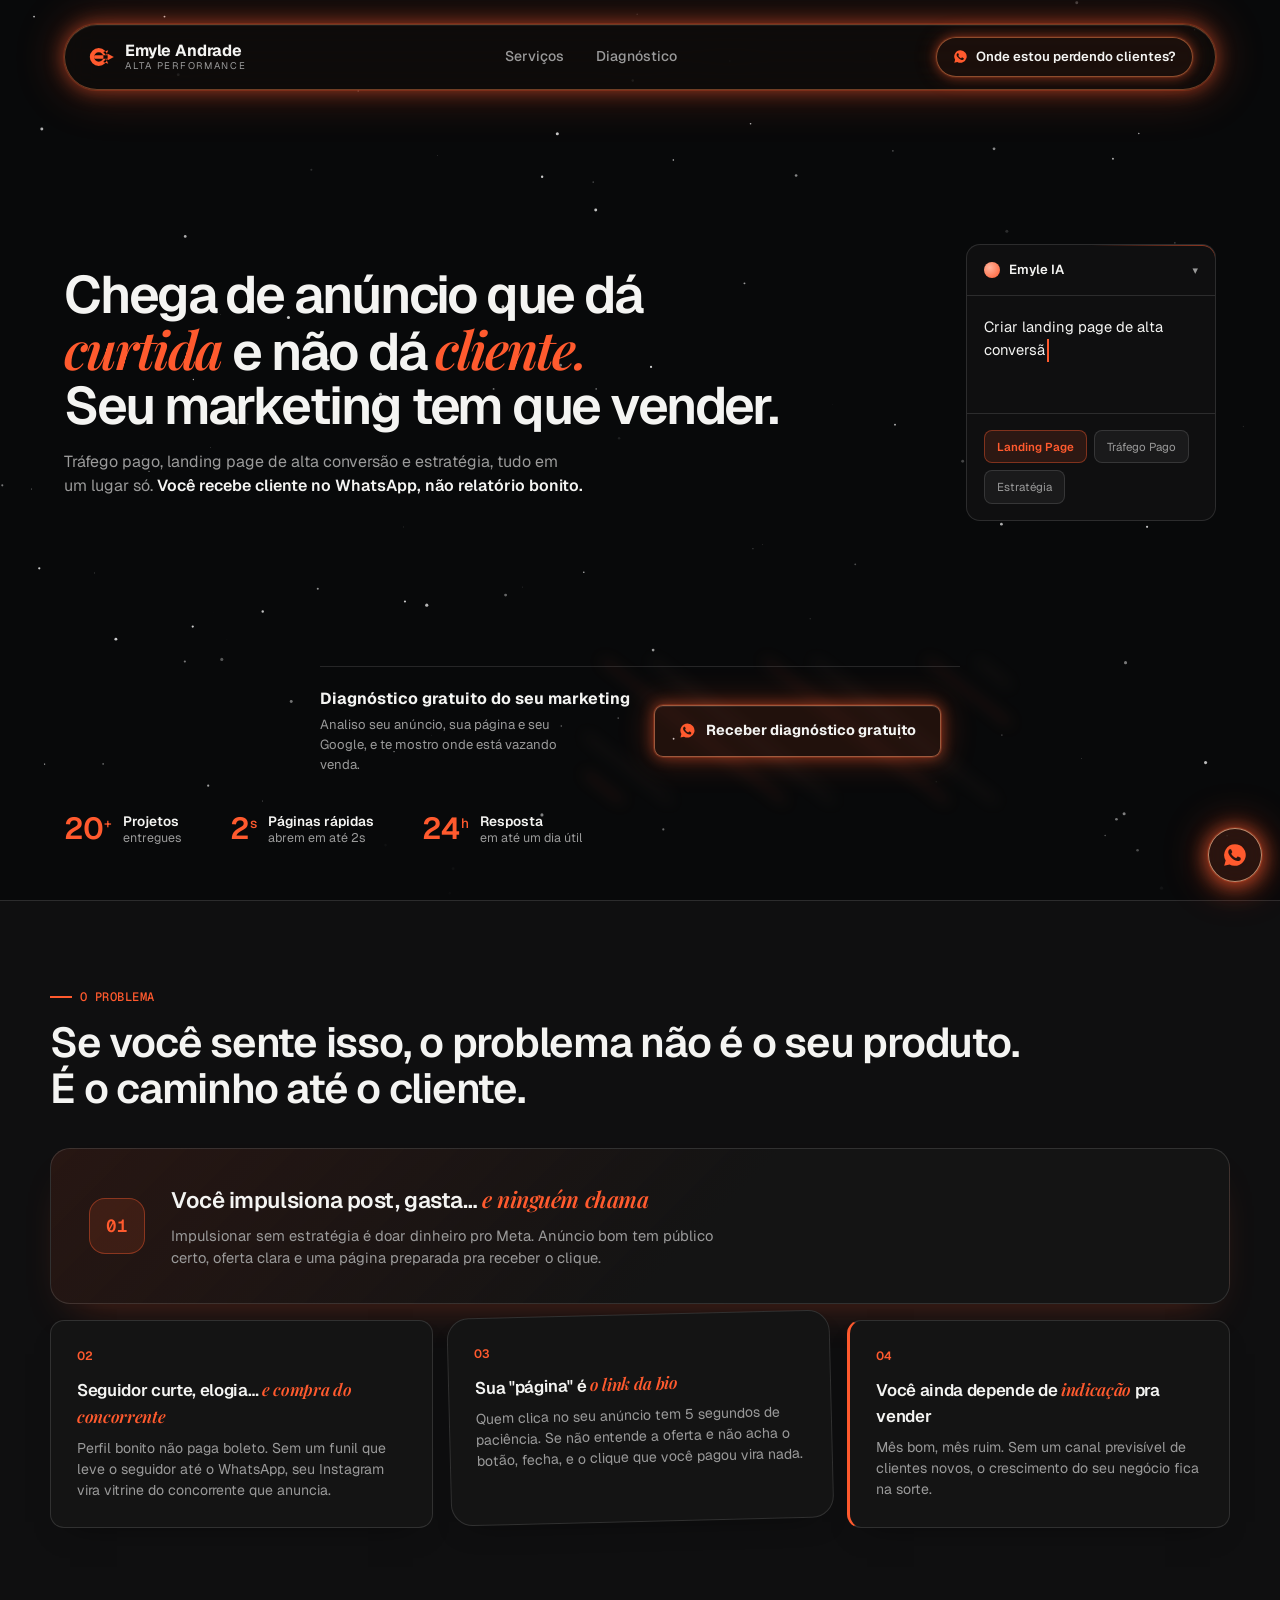
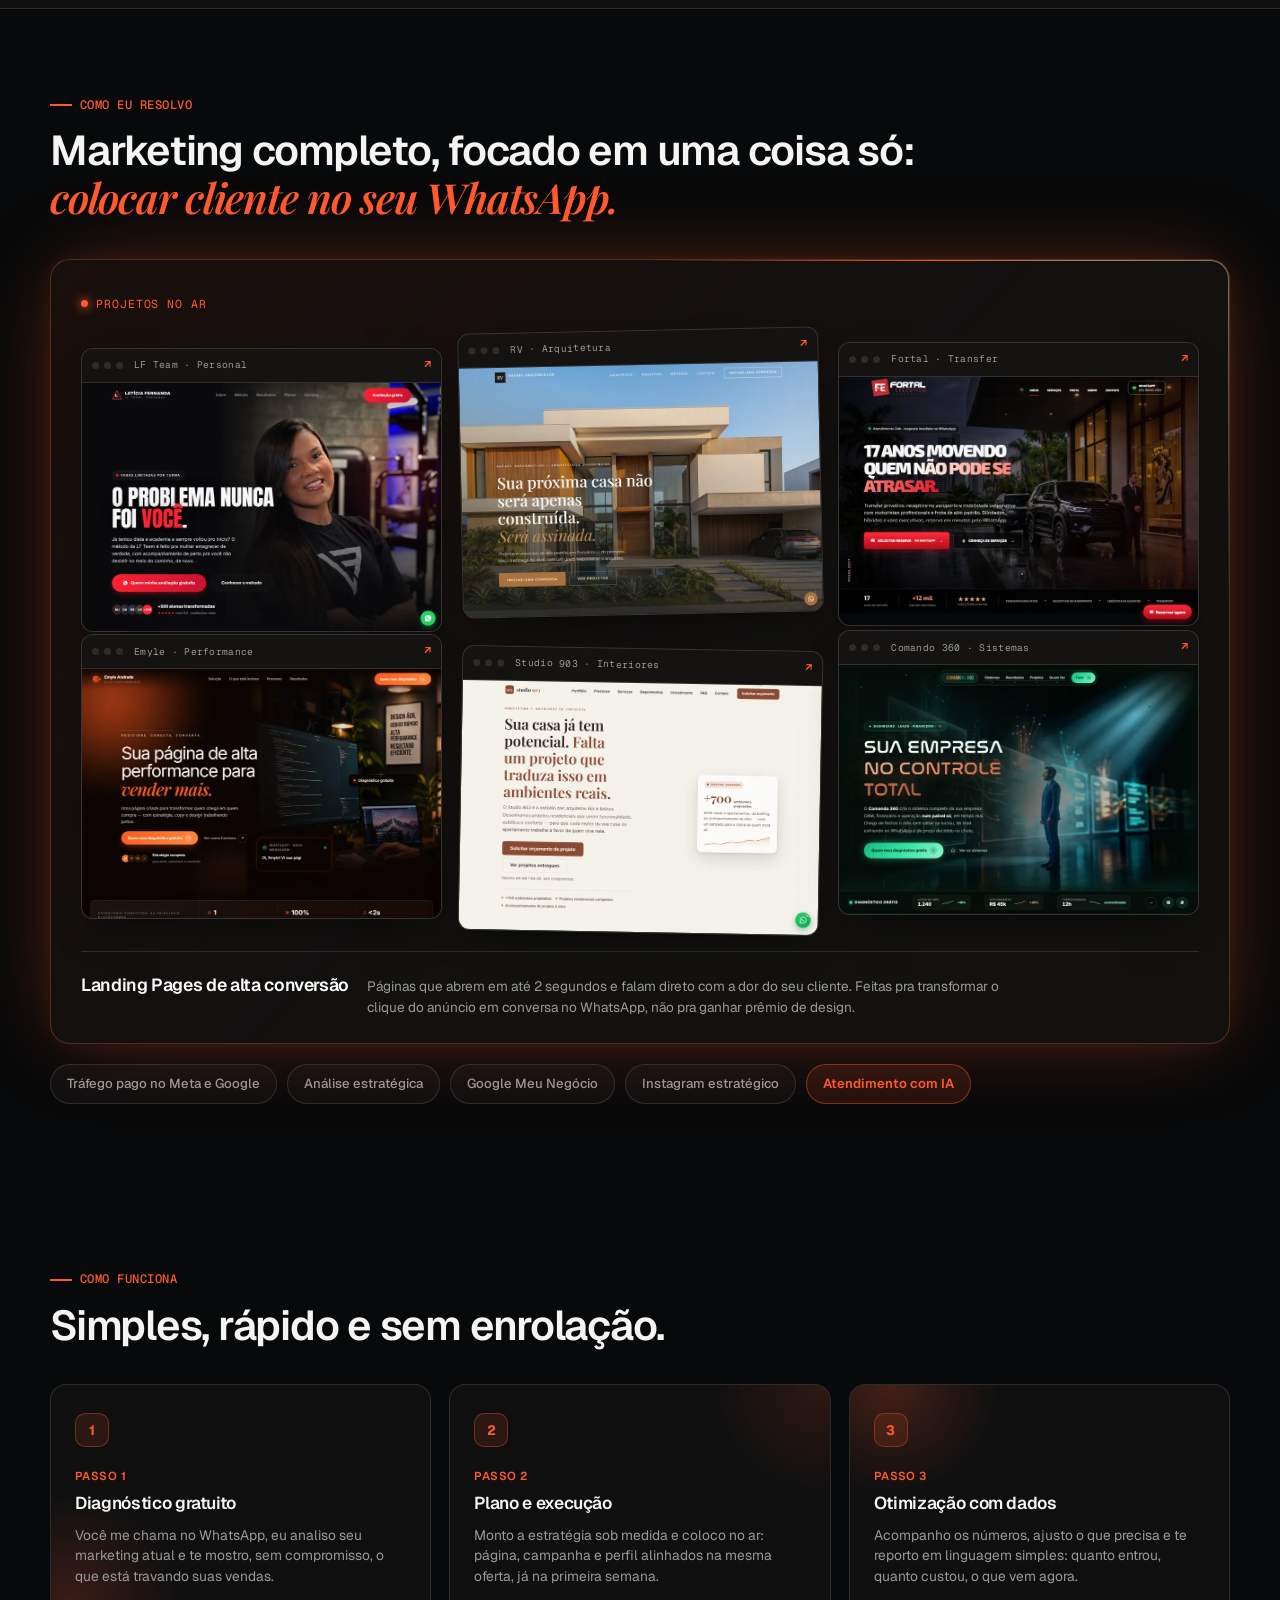
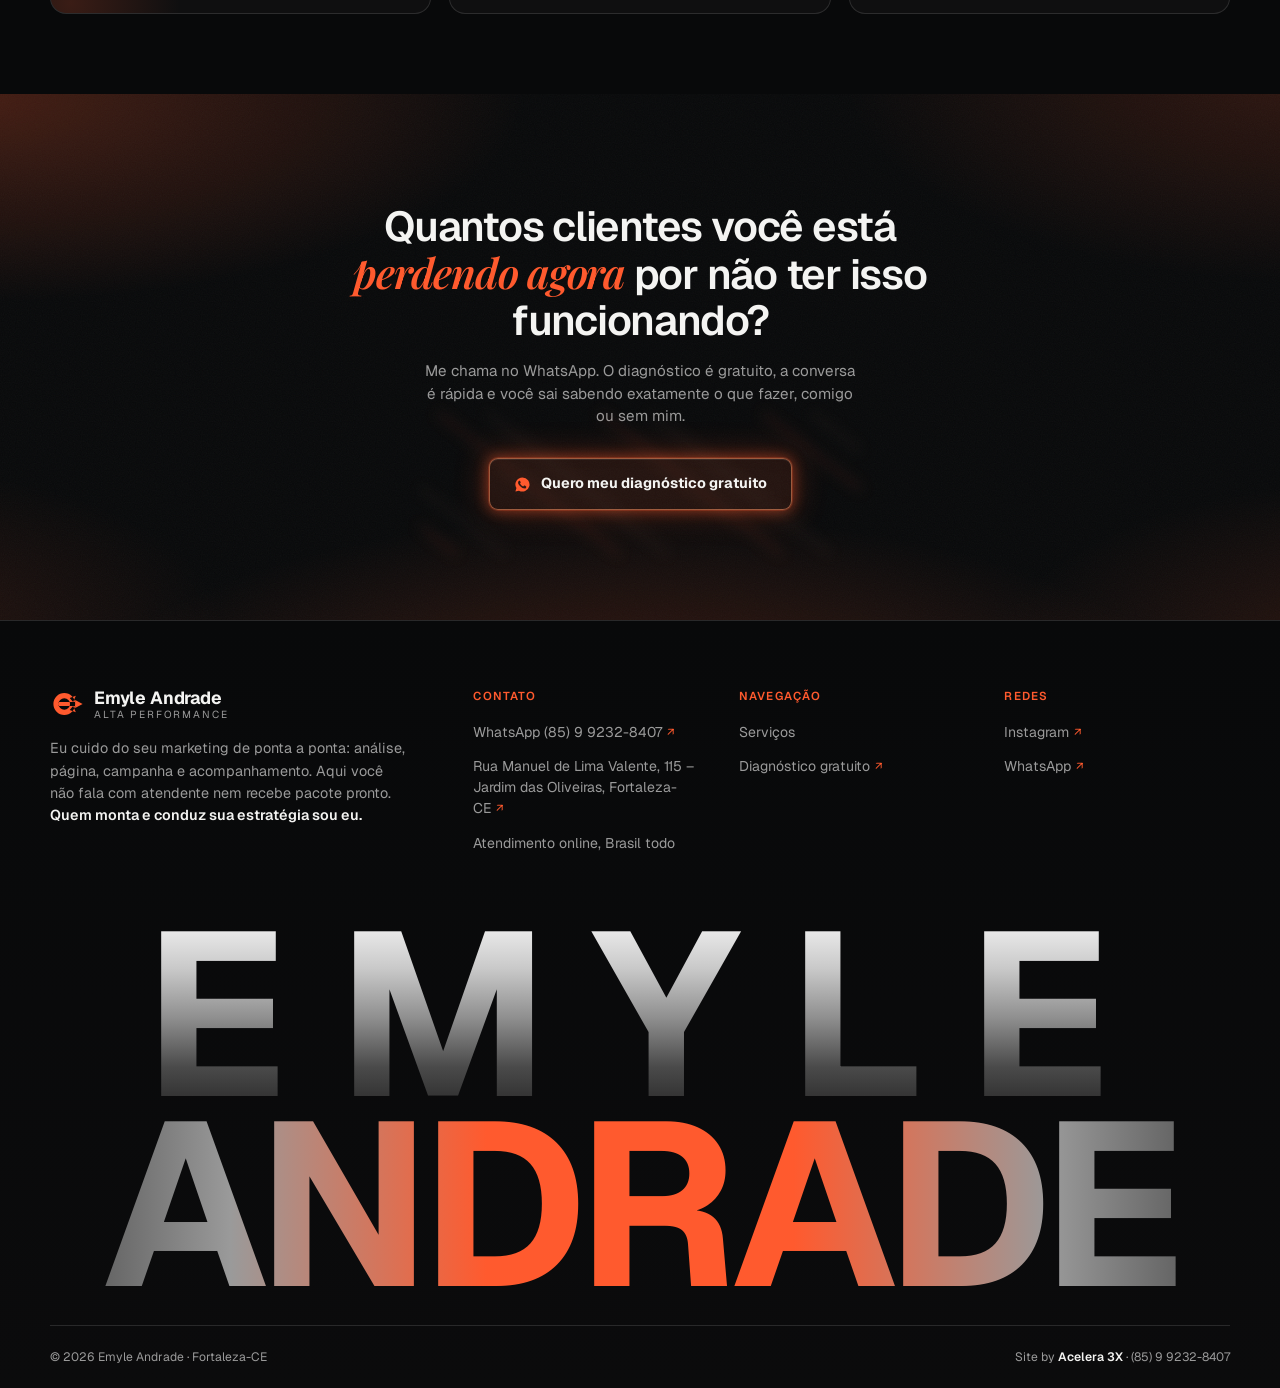
==== index.html @ 38d83e0f "Replica logo oficial da marca no rodape Substitui o texto simples 'emyle·andrade' do rodape pelo mes" ====
<!DOCTYPE html>
<html lang="pt-BR">
<head>
<meta charset="UTF-8" />
<meta name="viewport" content="width=device-width, initial-scale=1.0" />
<title>Emyle Andrade · Tráfego pago e landing pages que viram cliente no WhatsApp</title>
<meta name="description" content="Anúncios no Meta e Google, landing pages de alta conversão e análise estratégica do seu marketing. Diagnóstico gratuito: descubra onde seu negócio está perdendo venda." />
<link rel="canonical" href="https://emyleandrade.com.br/" />
<meta property="og:type" content="website" />
<meta property="og:url" content="https://emyleandrade.com.br/" />
<meta property="og:title" content="Emyle Andrade · Marketing que vira cliente no WhatsApp" />
<meta property="og:description" content="Tráfego pago, landing pages de alta conversão e estratégia. Diagnóstico gratuito do seu marketing: descubra onde está vazando venda." />
<meta property="og:image" content="https://emyleandrade.com.br/og-image.jpg" />
<meta property="og:image:width" content="1200" />
<meta property="og:image:height" content="630" />
<meta property="og:locale" content="pt_BR" />
<meta name="twitter:card" content="summary_large_image" />
<meta name="twitter:title" content="Emyle Andrade · Marketing que vira cliente no WhatsApp" />
<meta name="twitter:description" content="Tráfego pago, landing pages de alta conversão e estratégia. Diagnóstico gratuito do seu marketing." />
<meta name="twitter:image" content="https://emyleandrade.com.br/og-image.jpg" />
<link rel="icon" type="image/png" href="/logo-favicon.png" />
<link rel="preconnect" href="https://fonts.googleapis.com" />
<link rel="preconnect" href="https://fonts.gstatic.com" crossorigin />
<link href="https://fonts.googleapis.com/css2?family=Geist:wght@400;500;600;700&family=Geist+Mono:wght@500;600&family=Playfair+Display:ital,wght@1,500;1,600&display=swap" rel="stylesheet" />
<style>
:root{
  --bg:#08090a;
  --bg-2:#0f0f10;
  --accent:#ff5a2e;
  --accent-soft:rgba(255,90,46,.12);
  --text:#f4f4f2;
  --muted:#9a9a9a;
  --line:rgba(255,255,255,.12);
}
*{box-sizing:border-box;margin:0;padding:0}
html{scroll-behavior:smooth}
body{background:var(--bg);color:var(--text);font-family:'Geist','Inter',system-ui,sans-serif;overflow-x:hidden;-webkit-font-smoothing:antialiased;line-height:1.5}
a{color:inherit;text-decoration:none}
img{max-width:100%;display:block}
.wrap{width:min(100% - 2.4rem,1180px);margin-inline:auto}
h2{font-size:clamp(1.7rem,3.4vw,2.6rem);font-weight:600;letter-spacing:-0.03em;line-height:1.1}
.sec{padding:80px 0}
.sec-tag{font-family:'Geist Mono',monospace;display:inline-flex;align-items:center;gap:8px;font-size:.76rem;color:var(--accent);font-weight:500;letter-spacing:.04em;text-transform:uppercase;margin-bottom:14px}
.sec-tag::before{content:"";width:22px;height:2px;background:var(--accent)}

/* ============ HERO ============ */
.hero{position:relative;min-height:100svh;padding:24px 5vw 48px;display:flex;flex-direction:column;overflow:hidden}
canvas#stars{position:absolute;inset:0;width:100%;height:100%;z-index:0}
.hero::after{content:"";position:absolute;left:0;right:0;bottom:0;height:140px;background:linear-gradient(to bottom,transparent,var(--bg));z-index:1;pointer-events:none}
nav{position:relative;z-index:3;display:flex;justify-content:space-between;align-items:center;gap:24px;
  padding:12px 22px;border-radius:999px;
  background:rgba(20,14,10,.5);backdrop-filter:blur(18px) saturate(160%);-webkit-backdrop-filter:blur(18px) saturate(160%);
  border:1px solid rgba(255,140,80,.4);
  box-shadow:0 0 0 1px rgba(255,90,46,.18),0 0 18px 1px rgba(255,90,46,.5),0 0 46px 6px rgba(255,90,46,.22),inset 0 1px 0 rgba(255,255,255,.06)}
.logo{display:flex;align-items:center;gap:10px}
.logo-mark{width:28px;height:28px;flex:0 0 auto}
.logo-mark svg{width:100%;height:100%}
.logo-name{font-weight:700;font-size:1rem;letter-spacing:-0.01em;color:var(--text);line-height:1.2}
.logo-tag{font-size:.6rem;letter-spacing:.18em;text-transform:uppercase;color:var(--muted);line-height:1.3}
.nav-menu{display:flex;align-items:center;gap:32px;margin-inline:auto}
.nav-menu a{font-size:.88rem;color:var(--muted);font-weight:500;transition:color .2s ease}
.nav-menu a:hover{color:var(--text)}
.nav-wa{display:inline-flex;align-items:center;gap:8px;font-size:.82rem;font-weight:600;border:1px solid rgba(255,140,80,.5);border-radius:999px;padding:9px 16px;
  background:rgba(255,90,46,.06);
  box-shadow:0 0 0 1px rgba(255,90,46,.12),0 0 10px 1px rgba(255,90,46,.35),0 0 22px 3px rgba(255,90,46,.16);
  transition:border-color .2s ease,background .2s ease,box-shadow .3s ease}
.nav-wa:hover{border-color:var(--accent);background:var(--accent-soft);box-shadow:0 0 0 1px rgba(255,90,46,.25),0 0 16px 2px rgba(255,90,46,.55),0 0 34px 6px rgba(255,90,46,.28)}
.nav-wa svg{width:15px;height:15px;fill:var(--accent)}

.hero-body{position:relative;z-index:2;flex:1;display:grid;grid-template-columns:1fr 250px;gap:24px;align-items:center;margin-top:5vh}
.headline{font-size:clamp(1.85rem,4.1vw,3.9rem);font-weight:600;line-height:1.03;letter-spacing:-0.04em}
.headline .accent{color:var(--accent);font-family:'Playfair Display',serif;font-style:italic;font-weight:600}
.headline span.line{display:block;opacity:0;transform:translateY(24px);animation:fadeUp .8s ease forwards}
.headline .line:nth-child(1){animation-delay:.15s}
.headline .line:nth-child(2){animation-delay:.3s}
.headline .line:nth-child(3){animation-delay:.45s}
.hero-sub{margin-top:18px;font-size:1rem;color:var(--muted);max-width:520px;opacity:0;transform:translateY(16px);animation:fadeUp .8s ease forwards;animation-delay:.55s}
.hero-sub strong{color:var(--text);font-weight:600}

@property --angle{syntax:'<angle>';initial-value:0deg;inherits:false}
.side-card{position:relative;background:var(--bg-2);border:1px solid var(--line);border-radius:14px;overflow:hidden;isolation:isolate;opacity:0;transform:translateY(20px);animation:fadeUp .8s ease forwards;animation-delay:.6s}
.side-card::before{content:"";position:absolute;inset:-1px;border-radius:inherit;padding:1.5px;background:conic-gradient(from var(--angle),transparent 0%,rgba(255,90,46,.65) 14%,rgba(255,181,158,.35) 20%,transparent 34%);-webkit-mask:linear-gradient(#000 0 0) content-box,linear-gradient(#000 0 0);-webkit-mask-composite:xor;mask-composite:exclude;animation:beam 6s linear infinite;z-index:1;pointer-events:none}
@keyframes beam{to{--angle:360deg}}
.ai-head{display:flex;align-items:center;gap:9px;padding:15px 17px;font-size:.82rem;font-weight:600;border-bottom:1px solid var(--line)}
.ai-head .ai-dot{width:16px;height:16px;flex:0 0 16px;border-radius:50%;background:radial-gradient(circle at 35% 35%,#ffb59e,var(--accent))}
.ai-head small{color:var(--muted);font-weight:400;margin-left:auto}
.typing-line{padding:20px 17px 18px;font-size:.92rem;color:var(--text);min-height:118px;line-height:1.55;border-bottom:1px solid var(--line)}
.typing-line .cursor{display:inline-block;width:2px;background:var(--accent);margin-left:2px;animation:blink .8s step-end infinite}
@keyframes blink{50%{opacity:0}}
.ai-buttons{display:flex;gap:7px;flex-wrap:wrap;padding:16px 17px}
.ai-buttons span{background:#1a1a1b;border:1px solid var(--line);padding:7px 12px;border-radius:8px;font-size:.72rem;color:var(--muted)}
.ai-buttons span.hl{background:var(--accent-soft);border-color:rgba(255,90,46,.4);color:var(--accent);font-weight:600}

.cta-row{position:relative;z-index:2;display:flex;align-items:center;gap:24px;margin-top:36px;padding-top:20px;border-top:1px solid var(--line);max-width:640px;opacity:0;transform:translateY(20px);animation:fadeUp .8s ease forwards;animation-delay:.7s}
.cta-row strong{display:block;font-size:1rem;margin-bottom:4px}
.cta-row p{font-size:.82rem;color:var(--muted);max-width:240px}
.btn-primary{position:relative;isolation:isolate;display:inline-flex;align-items:center;gap:10px;background:rgba(255,90,46,.1);backdrop-filter:blur(14px) saturate(160%);-webkit-backdrop-filter:blur(14px) saturate(160%);color:var(--text);border:1px solid rgba(255,150,100,.55);padding:14px 24px;border-radius:9px;font-weight:700;font-size:.9rem;font-family:inherit;cursor:pointer;white-space:nowrap;
  box-shadow:0 0 0 1px rgba(255,90,46,.2),0 0 14px 1px rgba(255,90,46,.45),0 0 32px 4px rgba(255,90,46,.22),inset 0 1px 0 rgba(255,255,255,.08);
  transition:transform .2s ease,box-shadow .2s ease,filter .2s ease,background .2s ease}
.btn-primary::before{content:"";position:absolute;inset:-46px -70px;z-index:-1;pointer-events:none;
  background:repeating-linear-gradient(38deg,
    transparent 0 22px,
    rgba(255,90,46,.5) 22px 24px,
    transparent 24px 52px,
    rgba(255,170,120,.28) 52px 54px,
    transparent 54px 100px);
  filter:blur(7px);opacity:.55;mix-blend-mode:screen;transition:opacity .35s ease}
.btn-primary:hover{transform:translateY(-2px);background:rgba(255,90,46,.18);box-shadow:0 0 0 1px rgba(255,178,140,.6),0 0 22px 2px rgba(255,90,46,.55),0 14px 32px -12px rgba(255,90,46,.6)}
.btn-primary:hover::before{opacity:.9}
.btn-primary:active{transform:translateY(0)}
.btn-primary svg{width:17px;height:17px;fill:var(--accent)}

.stats{position:relative;z-index:2;display:flex;gap:48px;margin-top:32px;opacity:0;transform:translateY(20px);animation:fadeUp .8s ease forwards;animation-delay:.85s}
.stats>div{display:flex;align-items:center;gap:12px}
.stat-num{color:var(--accent);font-size:1.9rem;font-weight:600;letter-spacing:-0.03em}
.stat-num sup{font-size:.85rem;font-weight:500;margin-left:1px}
.stat-label{font-size:.78rem;color:var(--muted);line-height:1.35}
.stat-label strong{display:block;color:var(--text);font-weight:600;font-size:.85rem}
@keyframes fadeUp{to{opacity:1;transform:translateY(0)}}

/* ============ DORES ============ */
.dores{background:var(--bg-2);border-block:1px solid var(--line)}
.dores-grid{display:grid;grid-template-columns:repeat(3,1fr);grid-template-areas:"lead lead lead" "b c d";gap:16px;margin-top:36px}
.dor{background:#141414;border:1px solid var(--line);padding:26px;box-shadow:0 14px 30px -20px rgba(0,0,0,.6);transition:border-color .3s ease,transform .3s ease,box-shadow .3s ease}
.dor:hover{border-color:rgba(255,90,46,.35);transform:translateY(-3px)}
.dor h3{font-size:1.05rem;font-weight:600;letter-spacing:-0.02em;margin-bottom:8px}
.dor h3 em{font-family:'Playfair Display',serif;font-style:italic;font-weight:600;color:var(--accent)}
.dor p{font-size:.88rem;color:var(--muted)}
.dor .num{font-size:.75rem;color:var(--accent);font-weight:600;display:block;margin-bottom:12px}

.dor-lead{grid-area:lead;display:flex;align-items:center;gap:26px;padding:34px 38px;
  border-radius:20px;background:linear-gradient(135deg,rgba(255,90,46,.1),#141414 55%);
  box-shadow:0 20px 44px -24px rgba(255,90,46,.35)}
.dor-lead .lead-badge{flex:0 0 auto;width:56px;height:56px;border-radius:16px;display:flex;align-items:center;justify-content:center;
  background:var(--accent-soft);border:1px solid rgba(255,90,46,.4);color:var(--accent);font-family:'Geist Mono',monospace;font-size:1.1rem;font-weight:600}
.dor-lead h3{font-size:clamp(1.15rem,1.8vw,1.4rem);margin-bottom:8px}
.dor-lead p{font-size:.92rem;max-width:560px}

.dor-b{grid-area:b;border-radius:14px}
.dor-c{grid-area:c;border-radius:22px;transform:rotate(-1.4deg) translateY(-6px)}
.dor-c:hover{transform:rotate(-1.4deg) translateY(-9px)}
.dor-d{grid-area:d;border-radius:14px;border-left:3px solid var(--accent)}

/* ============ SERVIÇOS - portfólio real ============ */
.port-block{position:relative;border-radius:20px;margin-top:36px;padding:30px 30px 26px;isolation:isolate;overflow:hidden;
  background:linear-gradient(135deg,rgba(255,90,46,.07),#121110 55%);
  border:1px solid rgba(255,140,80,.25);
  box-shadow:0 0 90px -18px rgba(255,90,46,.38),0 0 30px -10px rgba(255,90,46,.22)}
.port-block::before{content:"";position:absolute;inset:-1px;border-radius:inherit;padding:2px;z-index:2;pointer-events:none;
  background:conic-gradient(from var(--angle),transparent 0%,rgba(255,90,46,.9) 10%,rgba(255,200,160,.6) 14%,transparent 24%);
  -webkit-mask:linear-gradient(#000 0 0) content-box,linear-gradient(#000 0 0);-webkit-mask-composite:xor;mask-composite:exclude;
  animation:beam 9s linear infinite}
.port-tag{font-family:'Geist Mono',monospace;font-size:.72rem;letter-spacing:.08em;text-transform:uppercase;color:var(--accent);display:inline-flex;align-items:center;gap:8px;margin-bottom:24px}
.port-tag::before{content:"";width:7px;height:7px;border-radius:50%;background:var(--accent);box-shadow:0 0 10px 2px rgba(255,90,46,.6)}
.port-grid{display:grid;grid-template-columns:repeat(3,1fr);gap:18px;align-items:start}
.port-card{display:block;border-radius:12px;overflow:hidden;background:#1a1918;border:1px solid var(--line);
  box-shadow:0 18px 40px -18px rgba(0,0,0,.7);
  transition:transform .35s cubic-bezier(.22,1,.36,1),border-color .3s ease,box-shadow .3s ease}
.port-card:nth-child(1){transform:translateY(12px)}
.port-card:nth-child(2){transform:translateY(-6px) rotate(-1.2deg)}
.port-card:nth-child(3){transform:translateY(6px)}
.port-card:nth-child(4){transform:translateY(-4px)}
.port-card:nth-child(5){transform:translateY(10px) rotate(1deg)}
.port-card:nth-child(6){transform:translateY(-8px)}
.port-card:hover{border-color:rgba(255,90,46,.45);box-shadow:0 24px 50px -18px rgba(0,0,0,.8),0 0 24px -6px rgba(255,90,46,.4)}
.port-card:nth-child(1):hover{transform:translateY(6px)}
.port-card:nth-child(2):hover{transform:translateY(-12px) rotate(-1.2deg)}
.port-card:nth-child(3):hover{transform:translateY(0)}
.port-card:nth-child(4):hover{transform:translateY(-10px)}
.port-card:nth-child(5):hover{transform:translateY(4px) rotate(1deg)}
.port-card:nth-child(6):hover{transform:translateY(-14px)}
.port-bar{display:flex;align-items:center;gap:5px;padding:8px 10px;border-bottom:1px solid var(--line);background:#141312}
.port-bar i{width:7px;height:7px;border-radius:50%;background:#2e2c2a}
.port-bar span{margin-left:6px;font-family:'Geist Mono',monospace;font-size:.6rem;color:var(--muted);letter-spacing:.03em;white-space:nowrap;overflow:hidden;text-overflow:ellipsis}
.port-bar b{margin-left:auto;color:var(--accent);font-size:.7rem;font-weight:600}
.port-card img{width:100%;height:auto;display:block}
.port-caption{display:flex;align-items:baseline;gap:18px;flex-wrap:wrap;margin-top:28px;padding-top:20px;border-top:1px solid var(--line)}
.port-caption h3{font-size:1.1rem;font-weight:600;letter-spacing:-0.02em;color:#fff;white-space:nowrap}
.port-caption p{font-size:.85rem;color:var(--muted);max-width:640px;flex:1;min-width:260px}
.serv-pills{display:flex;flex-wrap:wrap;gap:10px;margin-top:20px}
.serv-pills span{background:var(--bg-2);border:1px solid var(--line);padding:9px 16px;border-radius:999px;font-size:.82rem;color:var(--muted);font-weight:500}
.serv-pills span.hl{background:var(--accent-soft);border-color:rgba(255,90,46,.4);color:var(--accent);font-weight:600}

/* ============ PROCESSO ============ */
.passos{display:grid;grid-template-columns:repeat(3,1fr);gap:18px;margin-top:36px}
.passo{position:relative;z-index:0;background:var(--bg-2);border:1px solid var(--line);border-radius:16px;padding:28px 24px 26px;overflow:hidden;transition:border-color .3s ease,transform .3s ease}
.passo:hover{border-color:rgba(255,90,46,.4);transform:translateY(-3px)}
.passo::before{content:"";position:absolute;width:220px;height:220px;border-radius:50%;background:radial-gradient(circle,var(--accent) 0%,transparent 70%);z-index:-1;pointer-events:none}
.passo:nth-child(1)::before{left:-90px;bottom:-100px;opacity:.18}
.passo:nth-child(2)::before{right:-100px;top:-110px;opacity:.13}
.passo:nth-child(3)::before{left:-70px;top:-110px;opacity:.22}
.passo .p-badge{display:flex;align-items:center;justify-content:center;width:34px;height:34px;border-radius:10px;background:var(--accent-soft);border:1px solid rgba(255,90,46,.35);color:var(--accent);font-size:.85rem;font-weight:700;margin-bottom:20px}
.passo .p-num{font-size:.72rem;color:var(--accent);font-weight:600;letter-spacing:.04em;text-transform:uppercase;display:block;margin-bottom:6px}
.passo h3{font-size:1.08rem;font-weight:600;letter-spacing:-0.02em;margin-bottom:8px}
.passo p{font-size:.86rem;color:var(--muted)}

/* ============ CTA FINAL ============ */
.cta-final{position:relative;z-index:0;text-align:center;padding:110px 0;overflow:hidden}
.cta-final::before{content:"";position:absolute;inset:-15%;z-index:-2;pointer-events:none;
  background:
    radial-gradient(ellipse 55% 50% at 10% 12%, rgba(255,90,46,.24), transparent 60%),
    radial-gradient(ellipse 45% 50% at 90% 8%, rgba(255,90,46,.16), transparent 62%),
    radial-gradient(ellipse 60% 55% at 50% 105%, rgba(255,90,46,.22), transparent 58%),
    radial-gradient(ellipse 40% 45% at 95% 95%, rgba(255,90,46,.14), transparent 60%),
    radial-gradient(ellipse 35% 40% at 4% 90%, rgba(255,90,46,.12), transparent 60%)}
.cta-final::after{content:"";position:absolute;inset:0;z-index:-1;pointer-events:none;opacity:.045;mix-blend-mode:overlay;
  background-image:url("data:image/svg+xml,%3Csvg xmlns='http://www.w3.org/2000/svg' width='120' height='120'%3E%3Cfilter id='n'%3E%3CfeTurbulence type='fractalNoise' baseFrequency='0.85' numOctaves='3' stitchTiles='stitch'/%3E%3C/filter%3E%3Crect width='100%25' height='100%25' filter='url(%23n)'/%3E%3C/svg%3E")}
.cta-final h2{max-width:620px;margin-inline:auto}
.cta-final p{color:var(--muted);margin:16px auto 30px;max-width:440px;font-size:.95rem}
.cta-final .accent{color:var(--accent);font-family:'Playfair Display',serif;font-style:italic;font-weight:600}

/* ============ FOOTER - big footer estilo PlumFix ============ */
.site-footer{position:relative;border-top:1px solid var(--line);background:linear-gradient(to bottom,var(--bg),#0b0b0c);overflow:hidden}
.footer-top{display:grid;grid-template-columns:1.7fr 1fr 1fr 1fr;gap:40px;padding:66px 0 46px}
.footer-brand .logo{margin-bottom:16px}
.footer-brand .logo-mark{width:34px;height:34px}
.footer-brand .logo-name{font-size:1.1rem}
.footer-brand .logo-tag{font-size:.64rem}
.footer-brand p{font-size:.9rem;color:var(--muted);max-width:360px;line-height:1.55}
.footer-brand p strong{color:var(--text);font-weight:600}
.footer-col h4{font-size:.72rem;letter-spacing:.1em;text-transform:uppercase;color:var(--accent);font-weight:600;margin-bottom:18px}
.footer-col a,.footer-col span{display:block;font-size:.88rem;color:var(--muted);margin-bottom:13px;transition:color .2s ease}
.footer-col a:hover{color:var(--text)}
.footer-col a.ext::after{content:"↗";font-size:.72rem;color:var(--accent);margin-left:5px}
.footer-giant{text-align:center;padding:6px 0 26px;line-height:.82}
.footer-giant span{display:block;font-size:clamp(2.9rem,18.6vw,14.5rem);font-weight:700;
  background:linear-gradient(180deg,#f2f2f2 0%,#c9c9c9 26%,#8f8f8f 52%,#4a4a4a 78%,#2b2b2b 100%);
  -webkit-background-clip:text;background-clip:text;-webkit-text-fill-color:transparent;color:transparent;user-select:none}
.footer-giant .fg-1{letter-spacing:0.212em;margin-left:0.106em}
.footer-giant .fg-2{letter-spacing:-0.03em;
  background:linear-gradient(90deg,#3a3a3a 0%,#9a9a9a 18%,var(--accent) 38%,var(--accent) 62%,#9a9a9a 82%,#3a3a3a 100%);
  -webkit-background-clip:text;background-clip:text;-webkit-text-fill-color:transparent;color:transparent}
.footer-bar{display:flex;justify-content:space-between;align-items:center;gap:14px;flex-wrap:wrap;
  padding:22px 0;border-top:1px solid var(--line);font-size:.76rem;color:var(--muted)}
.footer-bar strong{color:var(--text);font-weight:600}
.footer-bar a:hover{color:var(--text)}

/* ============ FLOAT WA ============ */
.wa-float{position:fixed;right:18px;bottom:18px;z-index:50;width:54px;height:54px;border-radius:50%;
  background:rgba(255,90,46,.14);backdrop-filter:blur(14px) saturate(160%);-webkit-backdrop-filter:blur(14px) saturate(160%);
  display:flex;align-items:center;justify-content:center;
  border:1px solid rgba(255,190,150,.7);
  box-shadow:0 10px 30px -8px rgba(255,90,46,.6),0 0 0 1px rgba(255,90,46,.25),0 0 18px 2px rgba(255,90,46,.55),0 0 40px 6px rgba(255,90,46,.28);
  transition:box-shadow .3s ease,transform .2s ease,background .2s ease}
.wa-float:hover{transform:scale(1.06);background:rgba(255,90,46,.24);box-shadow:0 10px 30px -8px rgba(255,90,46,.7),0 0 0 1px rgba(255,90,46,.35),0 0 24px 3px rgba(255,90,46,.7),0 0 50px 8px rgba(255,90,46,.35)}
.wa-float svg{width:26px;height:26px;fill:var(--accent)}

/* ============ RESPONSIVO ============ */
@media (max-width:900px){
  .nav-menu{display:none}
  .nav-wa{font-size:.72rem;padding:8px 12px;text-align:left;line-height:1.25}
  .hero{min-height:auto;padding-bottom:40px}
  .hero-body{grid-template-columns:1fr;gap:20px;margin-top:34px}
  .side-card{display:none}
  .cta-row{flex-direction:column;align-items:flex-start;gap:14px;margin-top:28px}
  .cta-row .btn-primary{width:100%;justify-content:center}
  .stats{gap:16px 28px;flex-wrap:wrap}
  .stat-num{font-size:1.6rem}
  .dores-grid{grid-template-columns:1fr;grid-template-areas:"lead" "b" "c" "d"}
  .dor-lead{flex-direction:column;align-items:flex-start;padding:26px}
  .dor-c{transform:none}
  .dor-c:hover{transform:translateY(-3px)}
  .passos{grid-template-columns:1fr}
  .port-block{padding:20px 16px}
  .port-grid{grid-template-columns:1fr 1fr;gap:12px}
  .port-card:nth-child(n){transform:none}
  .port-card:nth-child(n):hover{transform:translateY(-4px)}
  .port-caption{flex-direction:column;gap:8px}
  .port-caption h3{white-space:normal}
  .footer-top{grid-template-columns:1fr 1fr;gap:32px 24px;padding:48px 0 36px}
  .footer-brand{grid-column:1/-1}
  .footer-giant span{font-size:12.5vw}
  .footer-bar{flex-direction:column;justify-content:center;text-align:center;gap:6px}
  .sec{padding:60px 0}
}
</style>
</head>
<body>

<section class="hero">
  <canvas id="stars" aria-hidden="true"></canvas>

  <nav class="wrap" style="width:100%">
    <div class="logo">
      <div class="logo-mark">
        <svg viewBox="0 0 100 100" xmlns="http://www.w3.org/2000/svg">
          <path fill-rule="evenodd" clip-rule="evenodd" fill="var(--accent)" d="
            M10,50 A32,32 0 1,0 74,50 A32,32 0 1,0 10,50 Z
            M25,50 A17,17 0 1,0 59,50 A17,17 0 1,0 25,50 Z
            M25,44 H74 V56 H25 Z
            M74,38 L96,50 L74,62 Z
            M58,32 L76,26 L68,44 Z
            M58,68 L76,74 L68,56 Z
          "></path>
        </svg>
      </div>
      <div>
        <div class="logo-name">Emyle Andrade</div>
        <div class="logo-tag">Alta Performance</div>
      </div>
    </div>
    <div class="nav-menu">
      <a href="#servicos">Serviços</a>
      <a href="#como-funciona">Diagnóstico</a>
    </div>
    <a class="nav-wa" href="https://wa.me/5585992328407?text=Oi%20Emyle!%20Vim%20do%20site%20e%20quero%20saber%20mais." target="_blank" rel="noopener">
      <svg viewBox="0 0 24 24"><path d="M12 2a10 10 0 0 0-8.6 15.1L2 22l5-1.3A10 10 0 1 0 12 2zm5.4 14.1c-.2.7-1.3 1.3-1.9 1.4-.5.1-1.1.1-1.8-.1-.4-.1-1-.3-1.7-.6-2.9-1.3-4.8-4.2-5-4.4-.1-.2-1.2-1.6-1.2-3s.7-2.1 1-2.4c.2-.3.5-.3.7-.3h.5c.2 0 .4 0 .6.4.2.5.7 1.7.8 1.9.1.2.1.3 0 .5-.1.2-.1.3-.3.5l-.4.5c-.2.2-.3.3-.1.6.2.3.8 1.3 1.7 2.1 1.2 1 2.1 1.4 2.4 1.5.3.1.5.1.6-.1.2-.2.7-.8.9-1.1.2-.3.4-.2.6-.1.3.1 1.6.8 1.9.9.3.2.5.2.5.4.1.1.1.7-.1 1.4z"/></svg>
      Onde estou perdendo clientes?
    </a>
  </nav>

  <div class="hero-body wrap" style="width:100%">
    <div>
      <h1 class="headline">
        <span class="line">Chega de anúncio que dá</span>
        <span class="line"><span class="accent">curtida</span> e não dá <span class="accent">cliente.</span></span>
        <span class="line">Seu marketing tem que vender.</span>
      </h1>
      <p class="hero-sub">Tráfego pago, landing page de alta conversão e estratégia, tudo em um lugar só. <strong>Você recebe cliente no WhatsApp, não relatório bonito.</strong></p>
    </div>

    <div class="side-card" aria-hidden="true">
      <div class="ai-head"><span class="ai-dot"></span>Emyle IA<small>▾</small></div>
      <div class="typing-line"><span id="type-text"></span><span class="cursor">&nbsp;</span></div>
      <div class="ai-buttons">
        <span class="hl">Landing Page</span>
        <span>Tráfego Pago</span>
        <span>Estratégia</span>
      </div>
    </div>
  </div>

  <div class="cta-row wrap" style="width:100%">
    <div>
      <strong>Diagnóstico gratuito do seu marketing</strong>
      <p>Analiso seu anúncio, sua página e seu Google, e te mostro onde está vazando venda.</p>
    </div>
    <a class="btn-primary" href="https://wa.me/5585992328407?text=Oi%20Emyle!%20Quero%20o%20diagn%C3%B3stico%20gratuito%20do%20meu%20marketing." target="_blank" rel="noopener">
      <svg viewBox="0 0 24 24"><path d="M12 2a10 10 0 0 0-8.6 15.1L2 22l5-1.3A10 10 0 1 0 12 2zm5.4 14.1c-.2.7-1.3 1.3-1.9 1.4-.5.1-1.1.1-1.8-.1-.4-.1-1-.3-1.7-.6-2.9-1.3-4.8-4.2-5-4.4-.1-.2-1.2-1.6-1.2-3s.7-2.1 1-2.4c.2-.3.5-.3.7-.3h.5c.2 0 .4 0 .6.4.2.5.7 1.7.8 1.9.1.2.1.3 0 .5-.1.2-.1.3-.3.5l-.4.5c-.2.2-.3.3-.1.6.2.3.8 1.3 1.7 2.1 1.2 1 2.1 1.4 2.4 1.5.3.1.5.1.6-.1.2-.2.7-.8.9-1.1.2-.3.4-.2.6-.1.3.1 1.6.8 1.9.9.3.2.5.2.5.4.1.1.1.7-.1 1.4z"/></svg>
      Receber diagnóstico gratuito
    </a>
  </div>

  <div class="stats wrap" style="width:100%">
    <div>
      <span class="stat-num">20<sup>+</sup></span>
      <div class="stat-label"><strong>Projetos</strong>entregues</div>
    </div>
    <div>
      <span class="stat-num">2<sup>s</sup></span>
      <div class="stat-label"><strong>Páginas rápidas</strong>abrem em até 2s</div>
    </div>
    <div>
      <span class="stat-num">24<sup>h</sup></span>
      <div class="stat-label"><strong>Resposta</strong>em até um dia útil</div>
    </div>
  </div>
</section>

<!-- ============ DORES ============ -->
<section class="sec dores">
  <div class="wrap">
    <span class="sec-tag">O problema</span>
    <h2>Se você sente isso, o problema não é o seu produto.<br>É o caminho até o cliente.</h2>
    <div class="dores-grid">
      <div class="dor dor-lead">
        <span class="lead-badge">01</span>
        <div>
          <h3>Você impulsiona post, gasta… <em>e ninguém chama</em></h3>
          <p>Impulsionar sem estratégia é doar dinheiro pro Meta. Anúncio bom tem público certo, oferta clara e uma página preparada pra receber o clique.</p>
        </div>
      </div>
      <div class="dor dor-b">
        <span class="num">02</span>
        <h3>Seguidor curte, elogia… <em>e compra do concorrente</em></h3>
        <p>Perfil bonito não paga boleto. Sem um funil que leve o seguidor até o WhatsApp, seu Instagram vira vitrine do concorrente que anuncia.</p>
      </div>
      <div class="dor dor-c">
        <span class="num">03</span>
        <h3>Sua "página" é <em>o link da bio</em></h3>
        <p>Quem clica no seu anúncio tem 5 segundos de paciência. Se não entende a oferta e não acha o botão, fecha, e o clique que você pagou vira nada.</p>
      </div>
      <div class="dor dor-d">
        <span class="num">04</span>
        <h3>Você ainda depende de <em>indicação</em> pra vender</h3>
        <p>Mês bom, mês ruim. Sem um canal previsível de clientes novos, o crescimento do seu negócio fica na sorte.</p>
      </div>
    </div>
  </div>
</section>

<!-- ============ SERVIÇOS ============ -->
<section class="sec" id="servicos">
  <div class="wrap">
    <span class="sec-tag">Como eu resolvo</span>
    <h2>Marketing completo, focado em uma coisa só:<br><span style="color:var(--accent);font-family:'Playfair Display',serif;font-style:italic;font-weight:600">colocar cliente no seu WhatsApp.</span></h2>
    <div class="port-block">
      <span class="port-tag">Projetos no ar</span>
      <div class="port-grid">
        <a class="port-card" href="https://leticia-fernanda.vercel.app/" target="_blank" rel="noopener">
          <div class="port-bar"><i></i><i></i><i></i><span>LF Team · Personal</span><b>↗</b></div>
          <img src="/port-leticia.webp" alt="Site da LF Team, personal trainer" loading="lazy" width="800" height="556">
        </a>
        <a class="port-card" href="https://rafael-vasconcelos-arquitetura.vercel.app/" target="_blank" rel="noopener">
          <div class="port-bar"><i></i><i></i><i></i><span>RV · Arquitetura</span><b>↗</b></div>
          <img src="/port-rafael.webp" alt="Site de Rafael Vasconcelos, arquitetura residencial" loading="lazy" width="800" height="556">
        </a>
        <a class="port-card" href="https://transferfortal.com.br/" target="_blank" rel="noopener">
          <div class="port-bar"><i></i><i></i><i></i><span>Fortal · Transfer</span><b>↗</b></div>
          <img src="/port-transfer.webp" alt="Site da Fortal Executivo, transporte executivo" loading="lazy" width="800" height="556">
        </a>
        <a class="port-card" href="https://emyle.vercel.app/" target="_blank" rel="noopener">
          <div class="port-bar"><i></i><i></i><i></i><span>Emyle · Performance</span><b>↗</b></div>
          <img src="/port-emyle.webp" alt="Landing page Emyle Andrade, alta performance" loading="lazy" width="800" height="556">
        </a>
        <a class="port-card" href="https://studio903.vercel.app/" target="_blank" rel="noopener">
          <div class="port-bar"><i></i><i></i><i></i><span>Studio 903 · Interiores</span><b>↗</b></div>
          <img src="/port-studio903.webp" alt="Site do Studio 903, arquitetura e interiores em Fortaleza" loading="lazy" width="800" height="556">
        </a>
        <a class="port-card" href="https://comando360.vercel.app/" target="_blank" rel="noopener">
          <div class="port-bar"><i></i><i></i><i></i><span>Comando 360 · Sistemas</span><b>↗</b></div>
          <img src="/port-comando360.webp" alt="Site do Comando 360, sistema de gestão empresarial" loading="lazy" width="800" height="556">
        </a>
      </div>
      <div class="port-caption">
        <h3>Landing Pages de alta conversão</h3>
        <p>Páginas que abrem em até 2 segundos e falam direto com a dor do seu cliente. Feitas pra transformar o clique do anúncio em conversa no WhatsApp, não pra ganhar prêmio de design.</p>
      </div>
    </div>

    <div class="serv-pills">
      <span>Tráfego pago no Meta e Google</span>
      <span>Análise estratégica</span>
      <span>Google Meu Negócio</span>
      <span>Instagram estratégico</span>
      <span class="hl">Atendimento com IA</span>
    </div>
  </div>
</section>

<!-- ============ PROCESSO ============ -->
<section class="sec" id="como-funciona">
  <div class="wrap">
    <span class="sec-tag">Como funciona</span>
    <h2>Simples, rápido e sem enrolação.</h2>
    <div class="passos">
      <div class="passo">
        <div class="p-badge">1</div>
        <span class="p-num">Passo 1</span>
        <h3>Diagnóstico gratuito</h3>
        <p>Você me chama no WhatsApp, eu analiso seu marketing atual e te mostro, sem compromisso, o que está travando suas vendas.</p>
      </div>
      <div class="passo">
        <div class="p-badge">2</div>
        <span class="p-num">Passo 2</span>
        <h3>Plano e execução</h3>
        <p>Monto a estratégia sob medida e coloco no ar: página, campanha e perfil alinhados na mesma oferta, já na primeira semana.</p>
      </div>
      <div class="passo">
        <div class="p-badge">3</div>
        <span class="p-num">Passo 3</span>
        <h3>Otimização com dados</h3>
        <p>Acompanho os números, ajusto o que precisa e te reporto em linguagem simples: quanto entrou, quanto custou, o que vem agora.</p>
      </div>
    </div>
  </div>
</section>

<!-- ============ CTA FINAL ============ -->
<section class="cta-final">
  <div class="wrap">
    <h2>Quantos clientes você está <span class="accent">perdendo agora</span> por não ter isso funcionando?</h2>
    <p>Me chama no WhatsApp. O diagnóstico é gratuito, a conversa é rápida e você sai sabendo exatamente o que fazer, comigo ou sem mim.</p>
    <a class="btn-primary" href="https://wa.me/5585992328407?text=Oi%20Emyle!%20Quero%20o%20diagn%C3%B3stico%20gratuito%20do%20meu%20marketing." target="_blank" rel="noopener">
      <svg viewBox="0 0 24 24"><path d="M12 2a10 10 0 0 0-8.6 15.1L2 22l5-1.3A10 10 0 1 0 12 2zm5.4 14.1c-.2.7-1.3 1.3-1.9 1.4-.5.1-1.1.1-1.8-.1-.4-.1-1-.3-1.7-.6-2.9-1.3-4.8-4.2-5-4.4-.1-.2-1.2-1.6-1.2-3s.7-2.1 1-2.4c.2-.3.5-.3.7-.3h.5c.2 0 .4 0 .6.4.2.5.7 1.7.8 1.9.1.2.1.3 0 .5-.1.2-.1.3-.3.5l-.4.5c-.2.2-.3.3-.1.6.2.3.8 1.3 1.7 2.1 1.2 1 2.1 1.4 2.4 1.5.3.1.5.1.6-.1.2-.2.7-.8.9-1.1.2-.3.4-.2.6-.1.3.1 1.6.8 1.9.9.3.2.5.2.5.4.1.1.1.7-.1 1.4z"/></svg>
      Quero meu diagnóstico gratuito
    </a>
  </div>
</section>

<footer class="site-footer">
  <div class="wrap">
    <div class="footer-top">
      <div class="footer-brand">
        <div class="logo">
          <div class="logo-mark">
            <svg viewBox="0 0 100 100" xmlns="http://www.w3.org/2000/svg">
              <path fill-rule="evenodd" clip-rule="evenodd" fill="var(--accent)" d="
                M10,50 A32,32 0 1,0 74,50 A32,32 0 1,0 10,50 Z
                M25,50 A17,17 0 1,0 59,50 A17,17 0 1,0 25,50 Z
                M25,44 H74 V56 H25 Z
                M74,38 L96,50 L74,62 Z
                M58,32 L76,26 L68,44 Z
                M58,68 L76,74 L68,56 Z
              "></path>
            </svg>
          </div>
          <div>
            <div class="logo-name">Emyle Andrade</div>
            <div class="logo-tag">Alta Performance</div>
          </div>
        </div>
        <p>Eu cuido do seu marketing de ponta a ponta: análise, página, campanha e acompanhamento. Aqui você não fala com atendente nem recebe pacote pronto. <strong>Quem monta e conduz sua estratégia sou eu.</strong></p>
      </div>

      <div class="footer-col">
        <h4>Contato</h4>
        <a class="ext" href="https://wa.me/5585992328407?text=Oi%20Emyle!%20Vim%20do%20site%20e%20quero%20saber%20mais." target="_blank" rel="noopener">WhatsApp (85) 9 9232-8407</a>
        <a class="ext" href="https://www.google.com/maps/search/?api=1&query=Rua+Manuel+de+Lima+Valente+115+Jardim+das+Oliveiras+Fortaleza+CE" target="_blank" rel="noopener">Rua Manuel de Lima Valente, 115 – Jardim das Oliveiras, Fortaleza-CE</a>
        <span>Atendimento online, Brasil todo</span>
      </div>

      <div class="footer-col">
        <h4>Navegação</h4>
        <a href="#servicos">Serviços</a>
        <a class="ext" href="https://wa.me/5585992328407?text=Oi%20Emyle!%20Quero%20o%20diagn%C3%B3stico%20gratuito%20do%20meu%20marketing." target="_blank" rel="noopener">Diagnóstico gratuito</a>
      </div>

      <div class="footer-col">
        <h4>Redes</h4>
        <a class="ext" href="https://instagram.com/emyle_andraded_" target="_blank" rel="noopener">Instagram</a>
        <a class="ext" href="https://wa.me/5585992328407" target="_blank" rel="noopener">WhatsApp</a>
      </div>
    </div>
  </div>

  <div class="footer-giant"><span class="fg-1">EMYLE</span><span class="fg-2">ANDRADE</span></div>

  <div class="wrap">
    <div class="footer-bar">
      <div>© 2026 Emyle Andrade · Fortaleza-CE</div>
      <div>Site by <strong>Acelera 3X</strong> · <a href="https://wa.me/5585992328407" target="_blank" rel="noopener">(85) 9 9232-8407</a></div>
    </div>
  </div>
</footer>

<a class="wa-float" href="https://wa.me/5585992328407?text=Oi%20Emyle!%20Quero%20o%20diagn%C3%B3stico%20gratuito%20do%20meu%20marketing." target="_blank" rel="noopener" aria-label="Falar no WhatsApp">
  <svg viewBox="0 0 24 24"><path d="M12 2a10 10 0 0 0-8.6 15.1L2 22l5-1.3A10 10 0 1 0 12 2zm5.4 14.1c-.2.7-1.3 1.3-1.9 1.4-.5.1-1.1.1-1.8-.1-.4-.1-1-.3-1.7-.6-2.9-1.3-4.8-4.2-5-4.4-.1-.2-1.2-1.6-1.2-3s.7-2.1 1-2.4c.2-.3.5-.3.7-.3h.5c.2 0 .4 0 .6.4.2.5.7 1.7.8 1.9.1.2.1.3 0 .5-.1.2-.1.3-.3.5l-.4.5c-.2.2-.3.3-.1.6.2.3.8 1.3 1.7 2.1 1.2 1 2.1 1.4 2.4 1.5.3.1.5.1.6-.1.2-.2.7-.8.9-1.1.2-.3.4-.2.6-.1.3.1 1.6.8 1.9.9.3.2.5.2.5.4.1.1.1.7-.1 1.4z"/></svg>
</a>

<script>
const canvas = document.getElementById('stars');
const ctx = canvas.getContext('2d');
let w, h, particles = [];

function makeParticles(){
  particles = [];
  const count = w < 700 ? 60 : 120;
  for(let i=0;i<count;i++){
    particles.push({
      x: Math.random()*w,
      y: Math.random()*h,
      r: Math.random()*1.4 + 0.2,
      a: Math.random()*Math.PI,
      speed: Math.random()*0.015 + 0.003
    });
  }
}
function resize(){
  w = canvas.width = canvas.offsetWidth;
  h = canvas.height = canvas.offsetHeight;
  makeParticles();
}
window.addEventListener('resize', resize);
resize();

const frases = [
  "Criar landing page de alta conversão",
  "Subir campanha no Meta Ads",
  "Responder cliente no WhatsApp com IA",
  "Analisar onde o funil perde venda"
];
const typeEl = document.getElementById('type-text');
let fi = 0, ci = 0, apagando = false;
function typeLoop(){
  const frase = frases[fi];
  if(!apagando){
    ci++;
    typeEl.textContent = frase.slice(0, ci);
    if(ci === frase.length){ apagando = true; setTimeout(typeLoop, 1600); return; }
  } else {
    ci--;
    typeEl.textContent = frase.slice(0, ci);
    if(ci === 0){ apagando = false; fi = (fi + 1) % frases.length; }
  }
  setTimeout(typeLoop, apagando ? 22 : 55);
}
if(typeEl) typeLoop();

function draw(){
  ctx.clearRect(0,0,w,h);
  for(const p of particles){
    p.a += p.speed;
    ctx.beginPath();
    ctx.arc(p.x, p.y, p.r, 0, Math.PI*2);
    ctx.fillStyle = 'rgba(255,255,255,' + (Math.abs(Math.sin(p.a))*0.8).toFixed(3) + ')';
    ctx.fill();
  }
  requestAnimationFrame(draw);
}
draw();
</script>

</body>
</html>
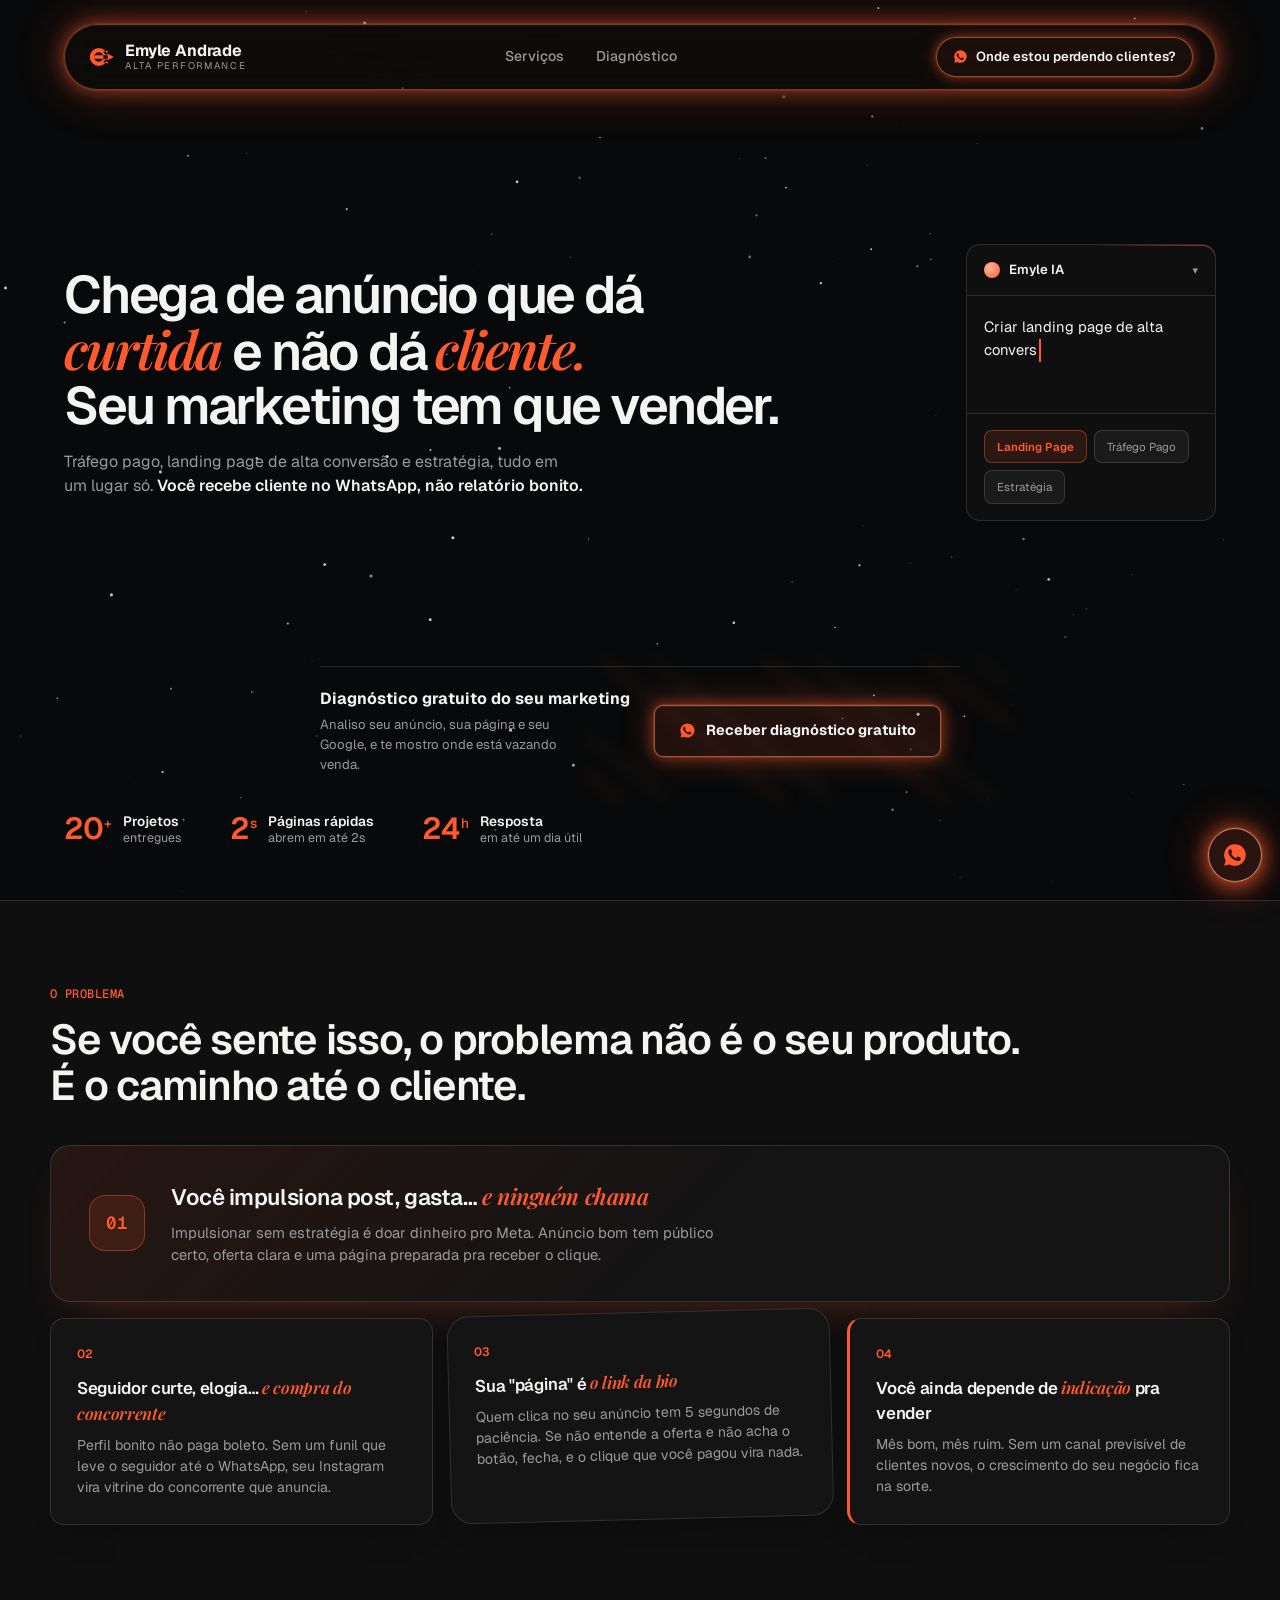
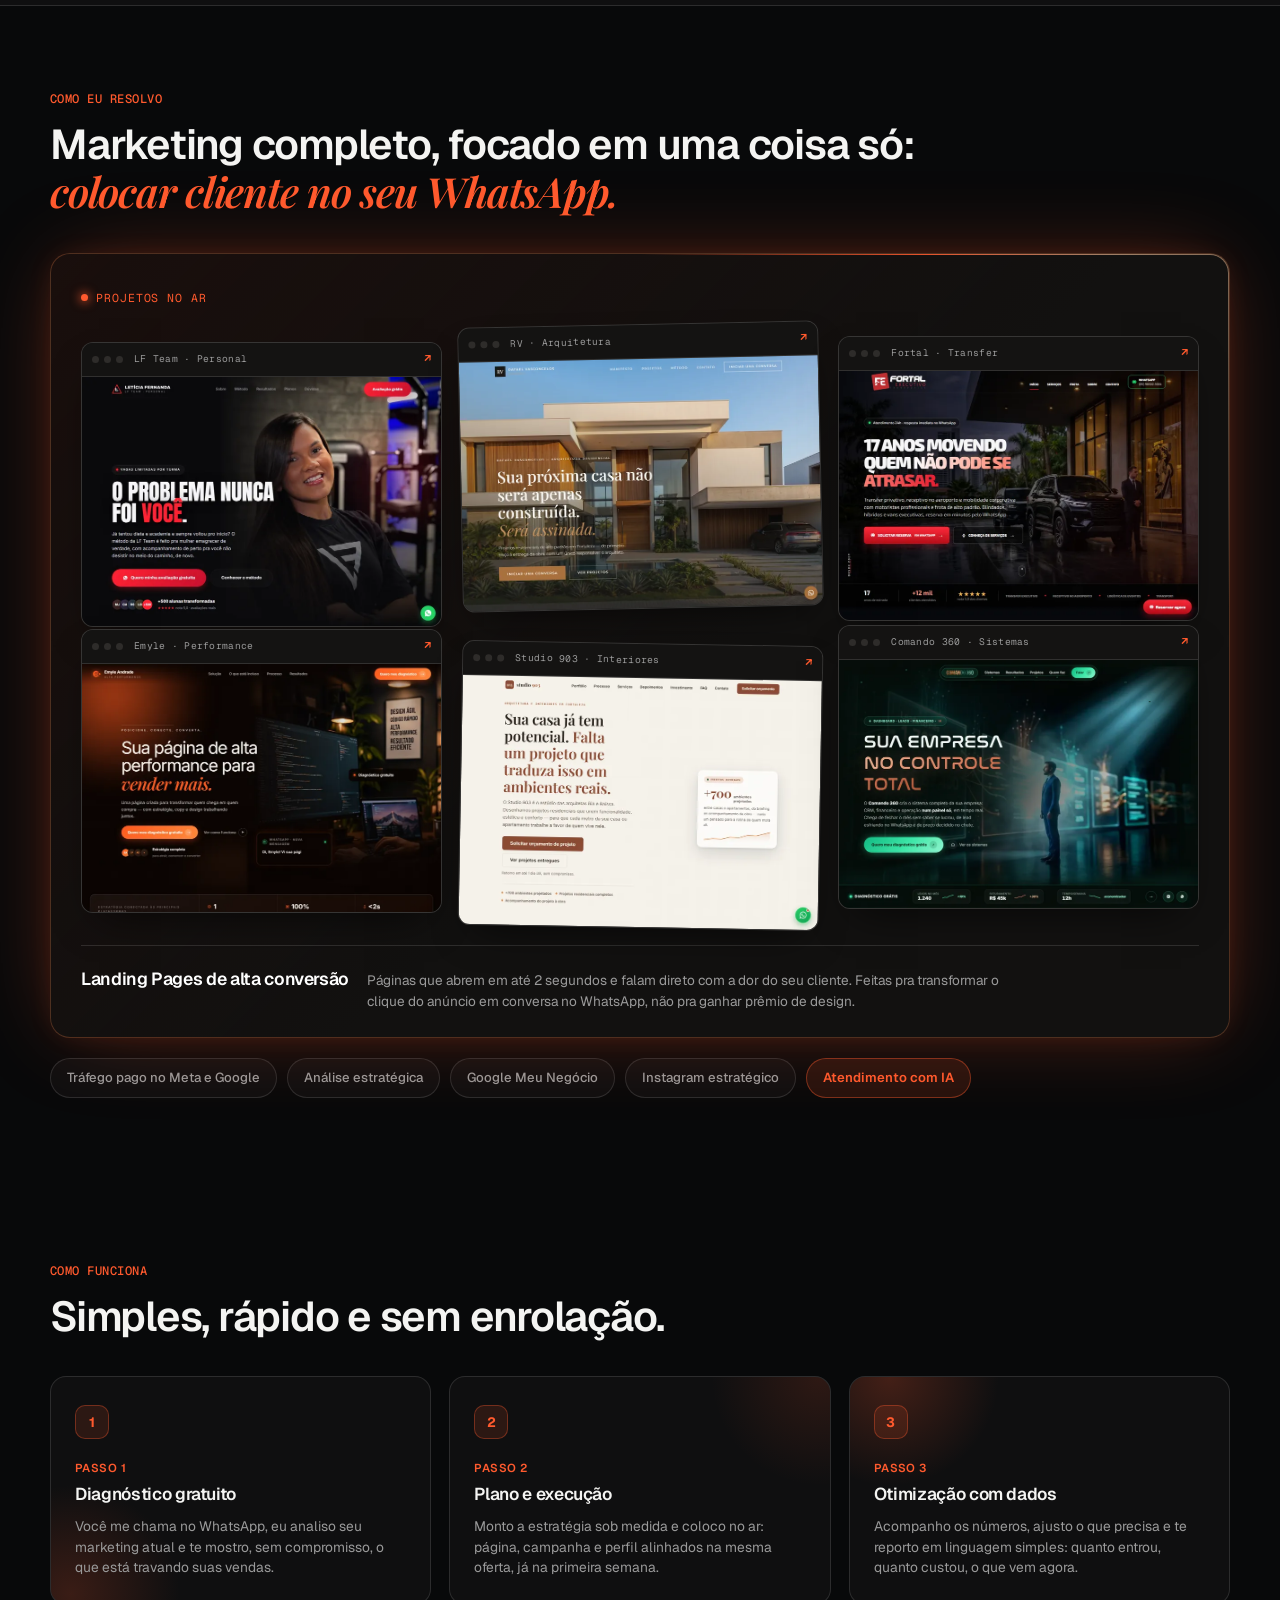
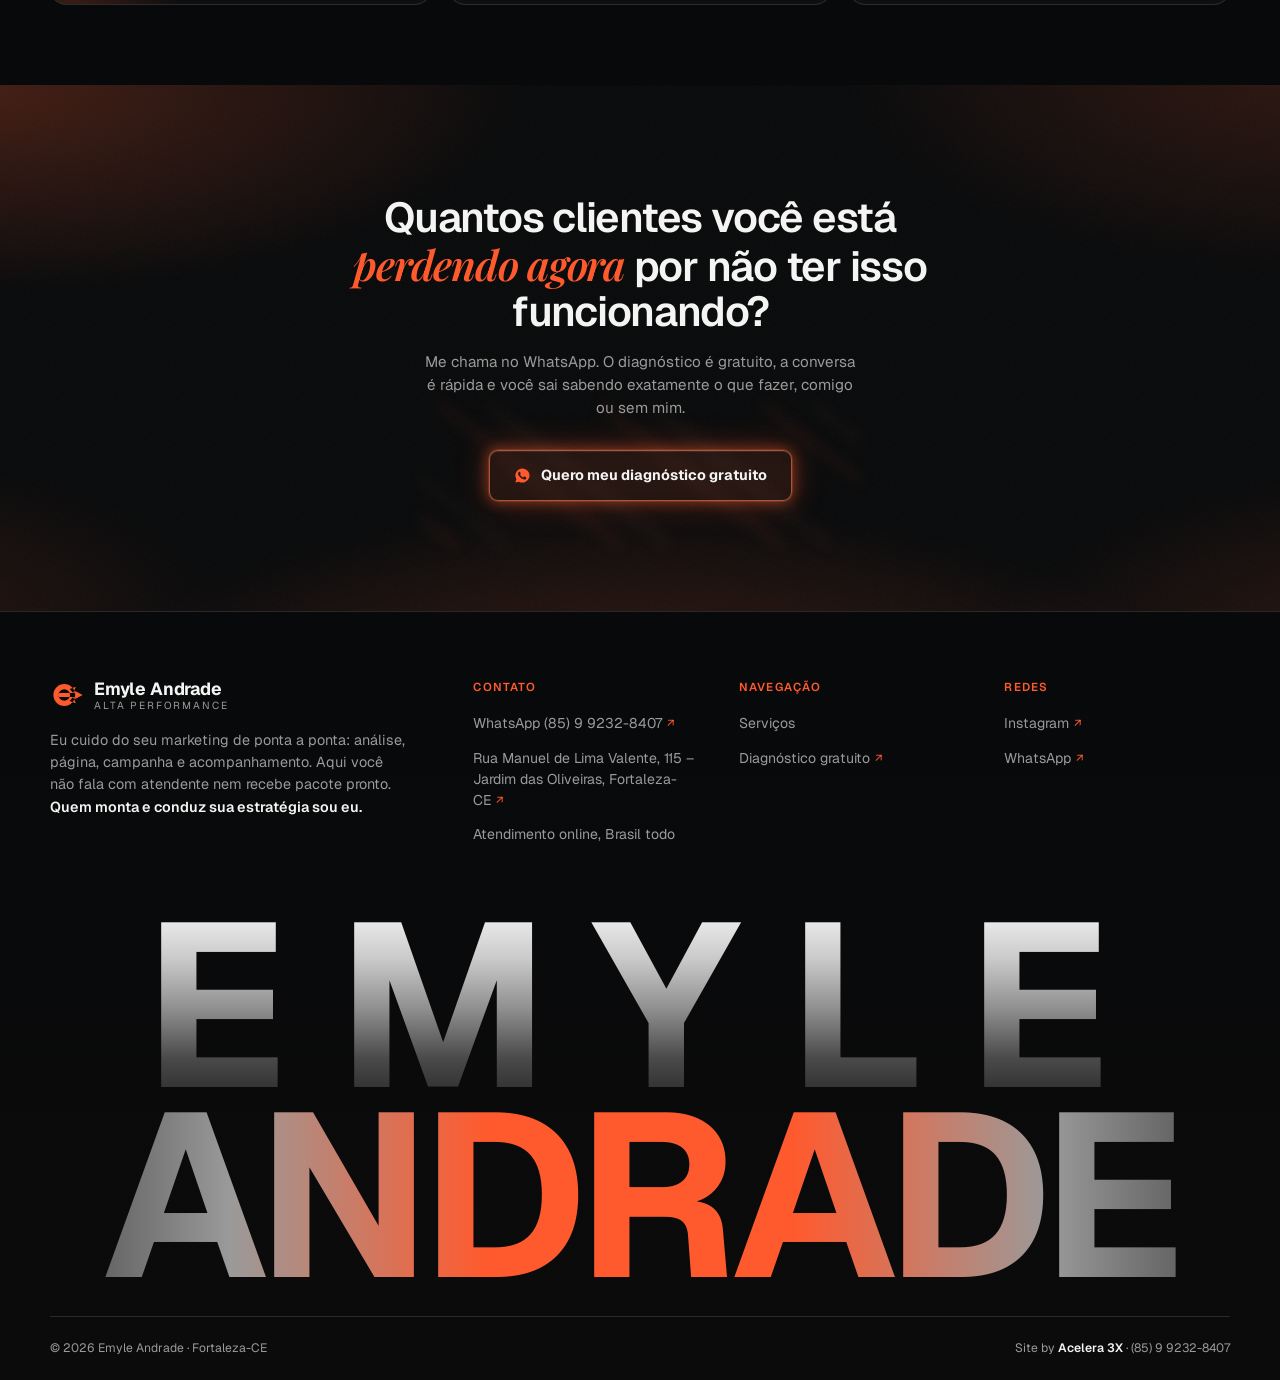
==== commit 57d0b892: "Remove tracinho decorativo antes das tags de secao Remove .sec-tag::before (linha laranja de 22px) q" ====
--- a/index.html
+++ b/index.html
@@ -41,7 +41,6 @@
 h2{font-size:clamp(1.7rem,3.4vw,2.6rem);font-weight:600;letter-spacing:-0.03em;line-height:1.1}
 .sec{padding:80px 0}
 .sec-tag{font-family:'Geist Mono',monospace;display:inline-flex;align-items:center;gap:8px;font-size:.76rem;color:var(--accent);font-weight:500;letter-spacing:.04em;text-transform:uppercase;margin-bottom:14px}
-.sec-tag::before{content:"";width:22px;height:2px;background:var(--accent)}
 
 /* ============ HERO ============ */
 .hero{position:relative;min-height:100svh;padding:24px 5vw 48px;display:flex;flex-direction:column;overflow:hidden}
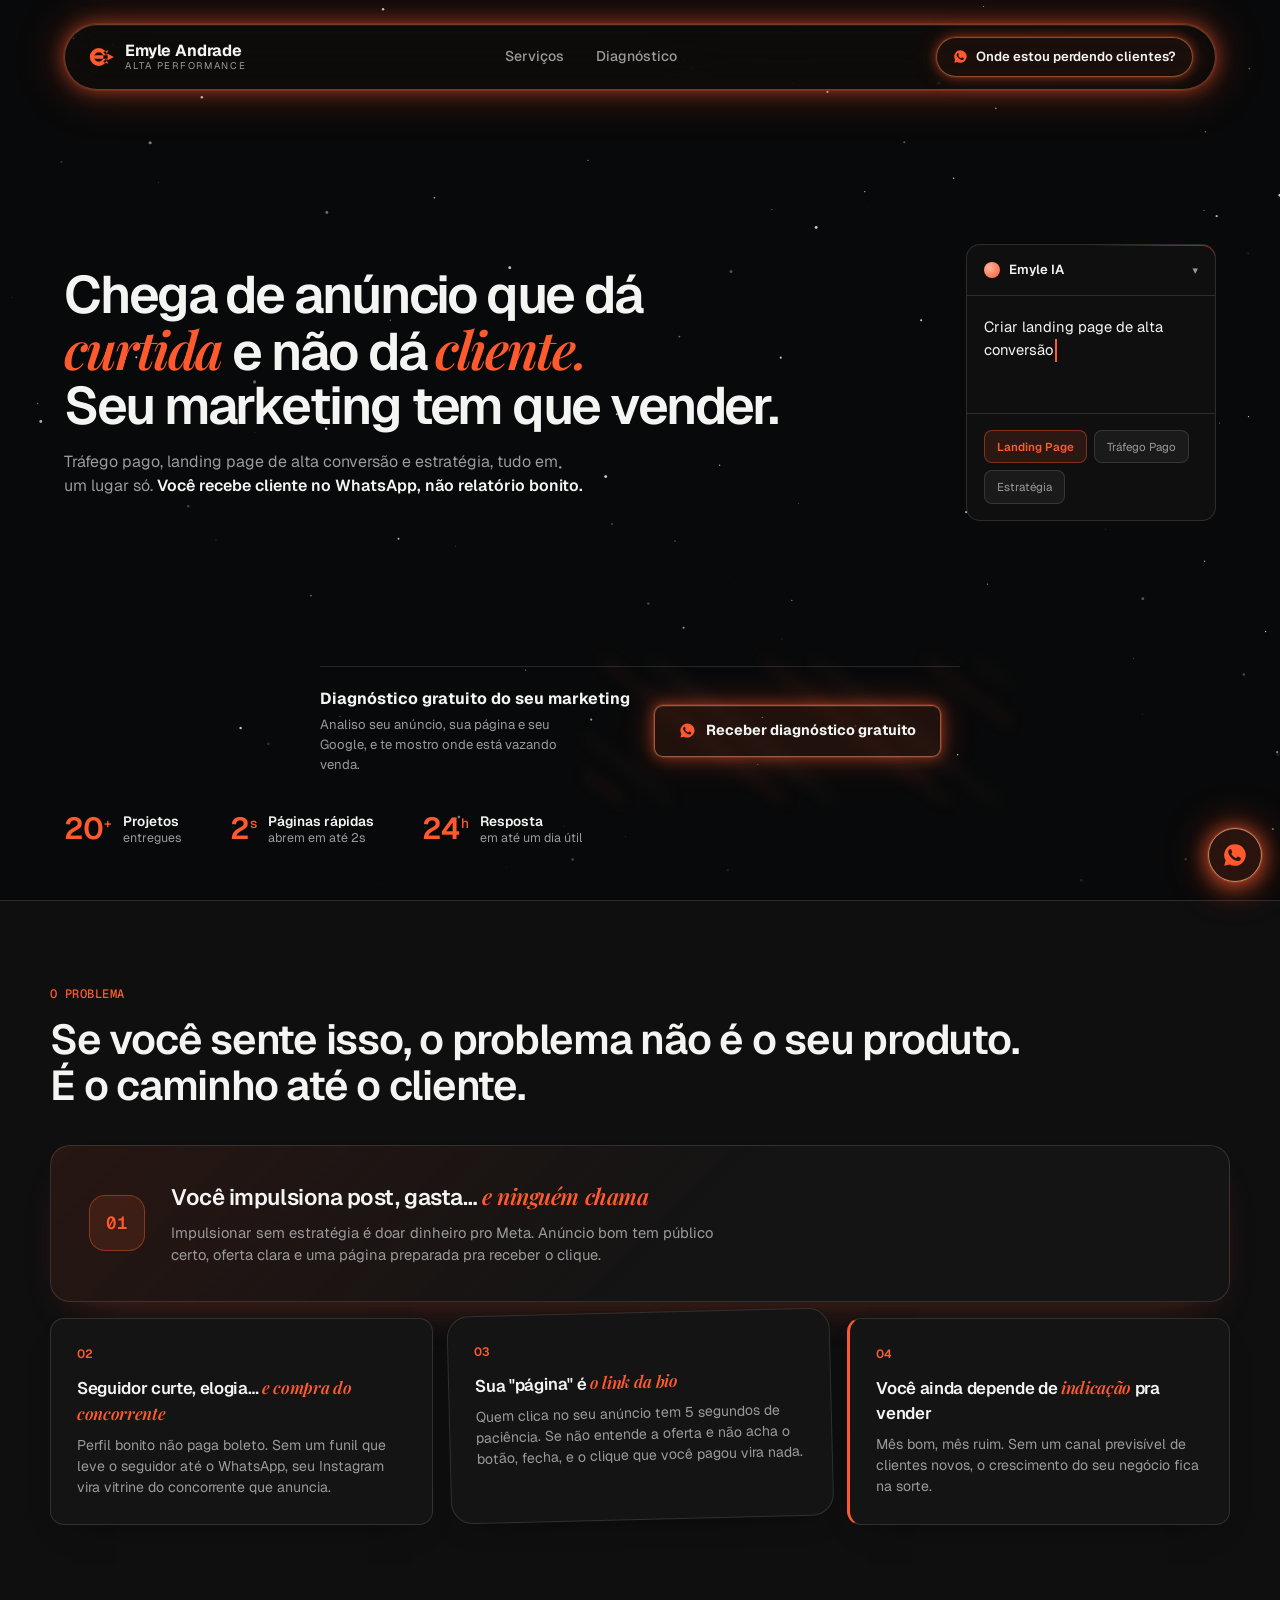
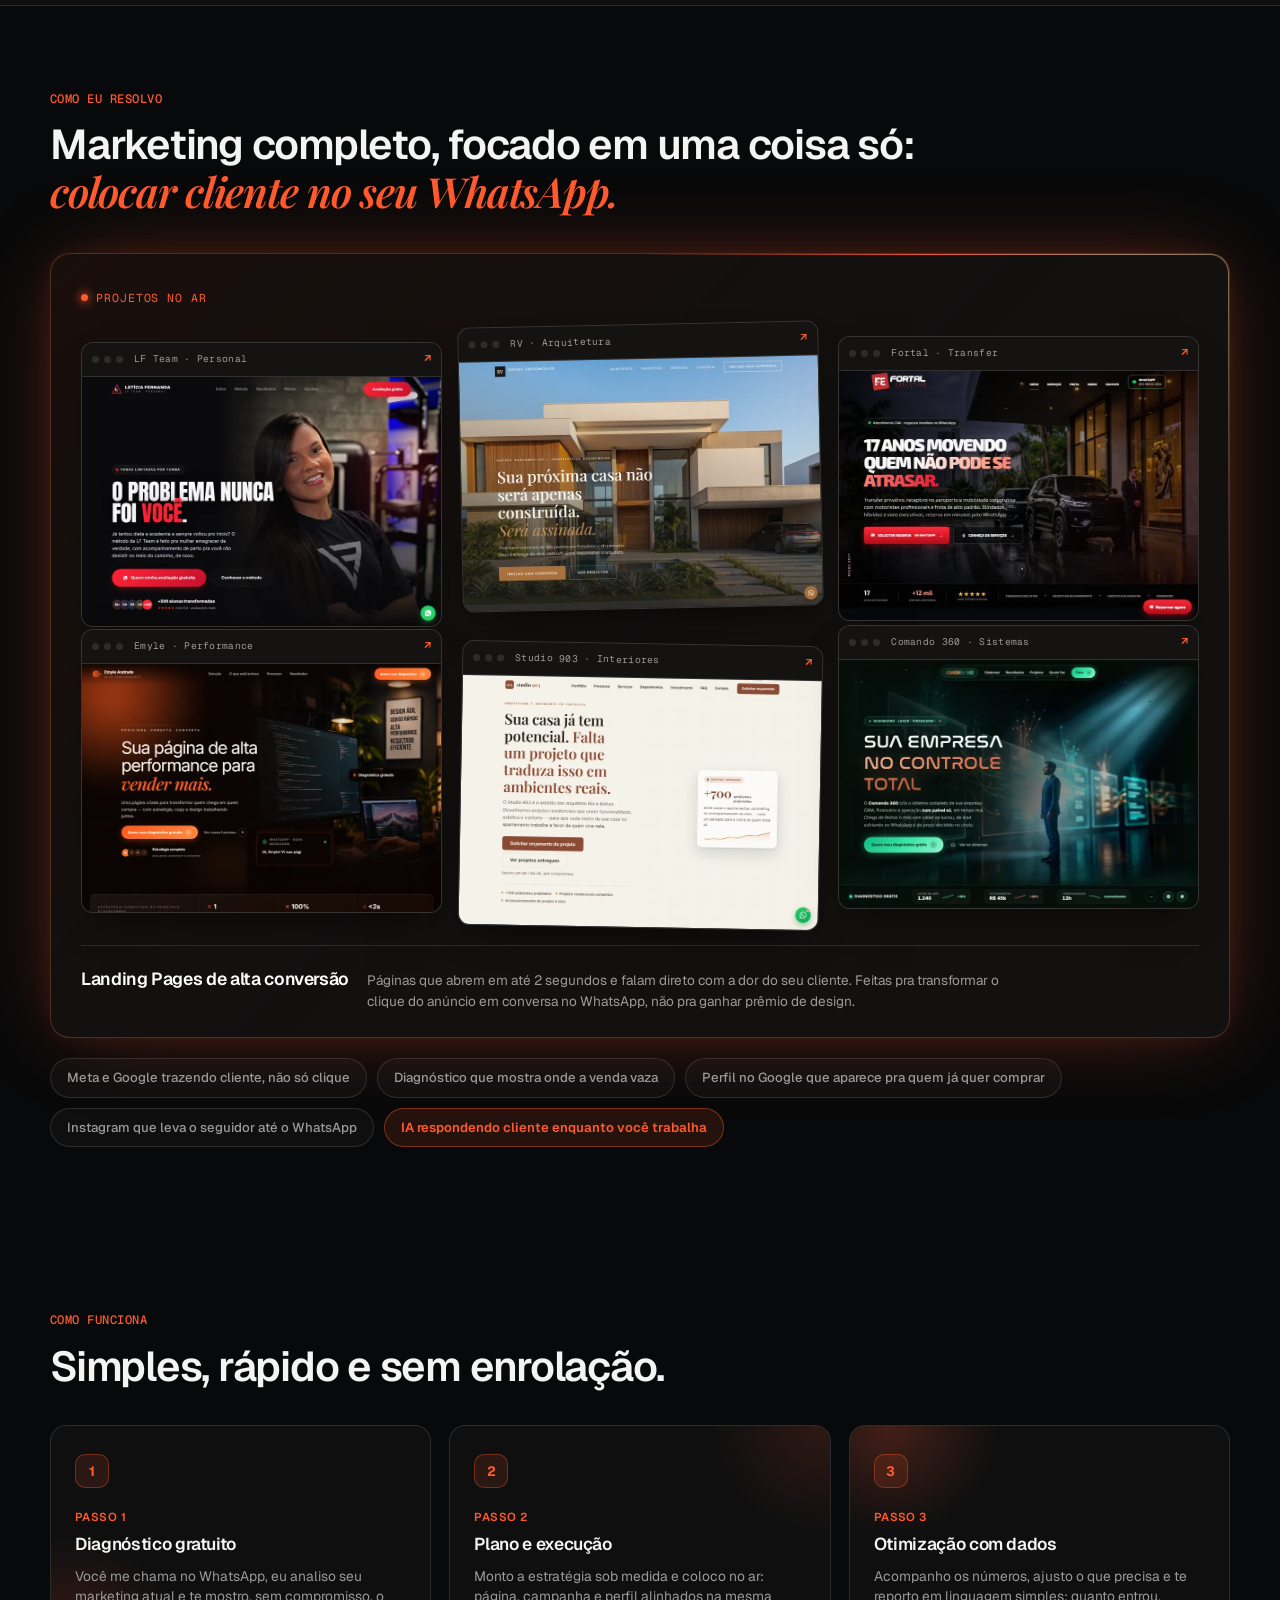
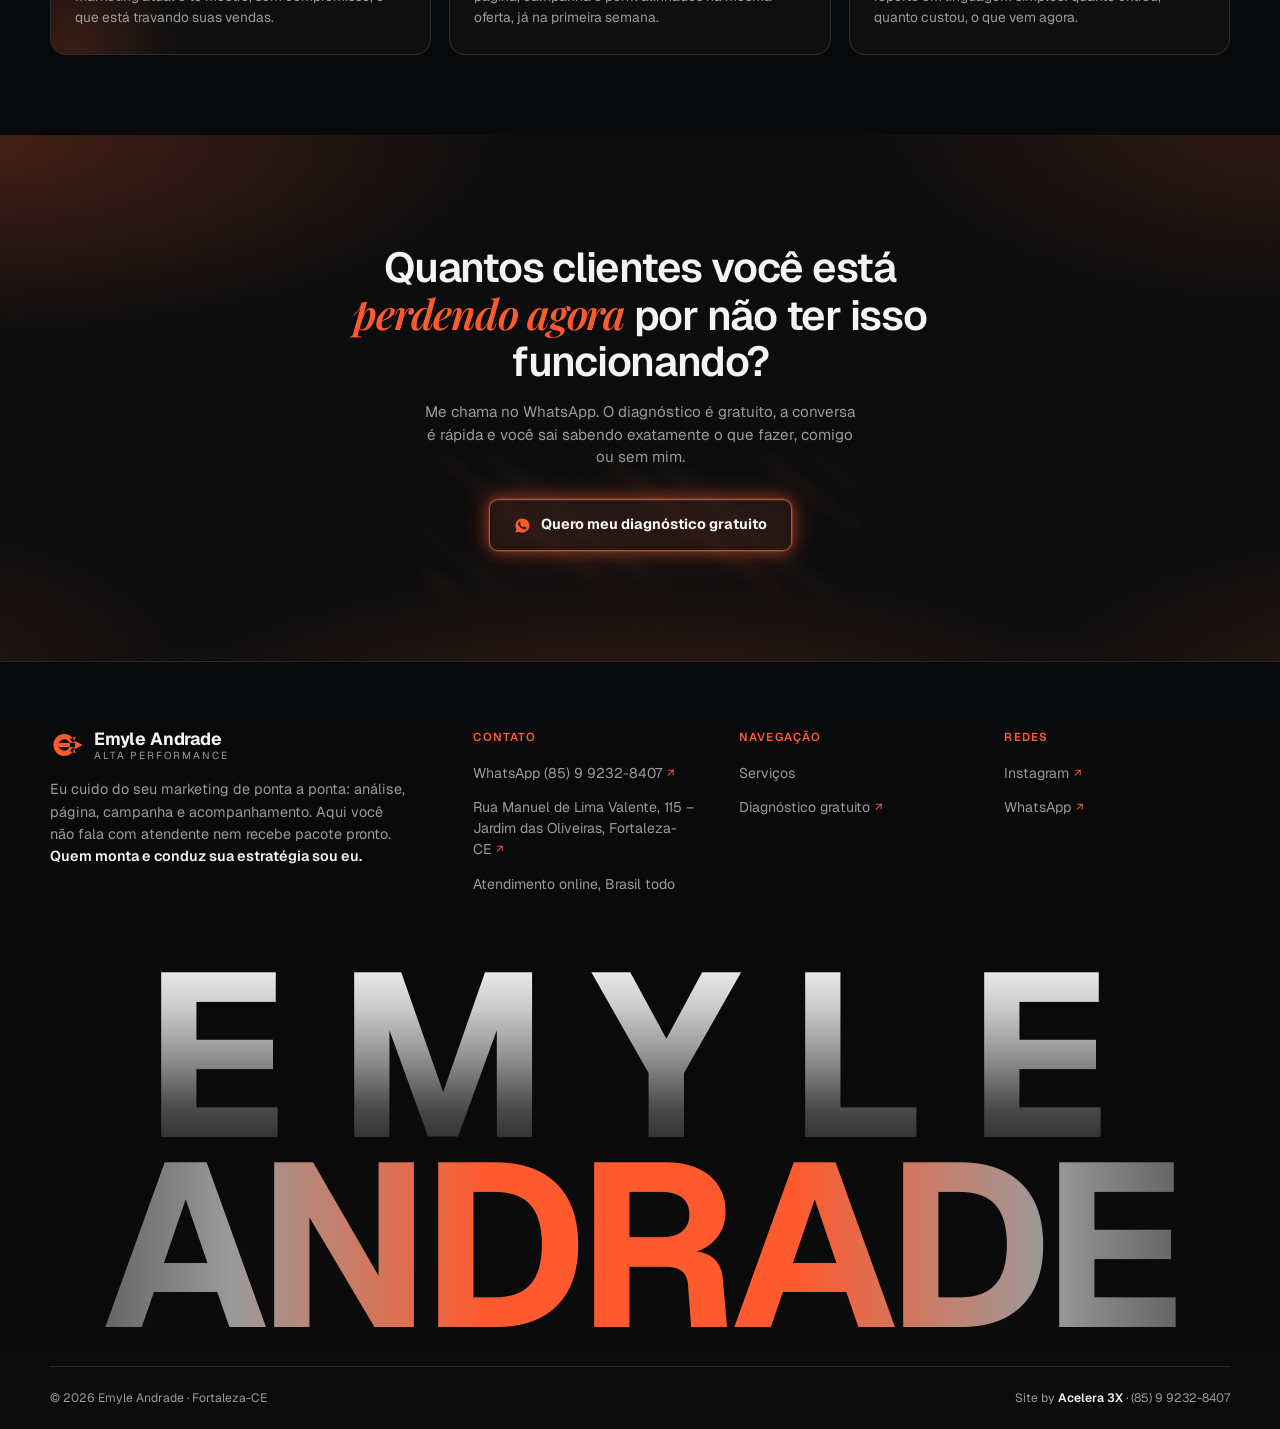
==== commit 36497eef: "Reescreve pills de servico em beneficio, nao caracteristica As 5 pills da secao Como eu resolvo eram" ====
--- a/index.html
+++ b/index.html
@@ -428,11 +428,11 @@
     </div>
 
     <div class="serv-pills">
-      <span>Tráfego pago no Meta e Google</span>
-      <span>Análise estratégica</span>
-      <span>Google Meu Negócio</span>
-      <span>Instagram estratégico</span>
-      <span class="hl">Atendimento com IA</span>
+      <span>Meta e Google trazendo cliente, não só clique</span>
+      <span>Diagnóstico que mostra onde a venda vaza</span>
+      <span>Perfil no Google que aparece pra quem já quer comprar</span>
+      <span>Instagram que leva o seguidor até o WhatsApp</span>
+      <span class="hl">IA respondendo cliente enquanto você trabalha</span>
     </div>
   </div>
 </section>
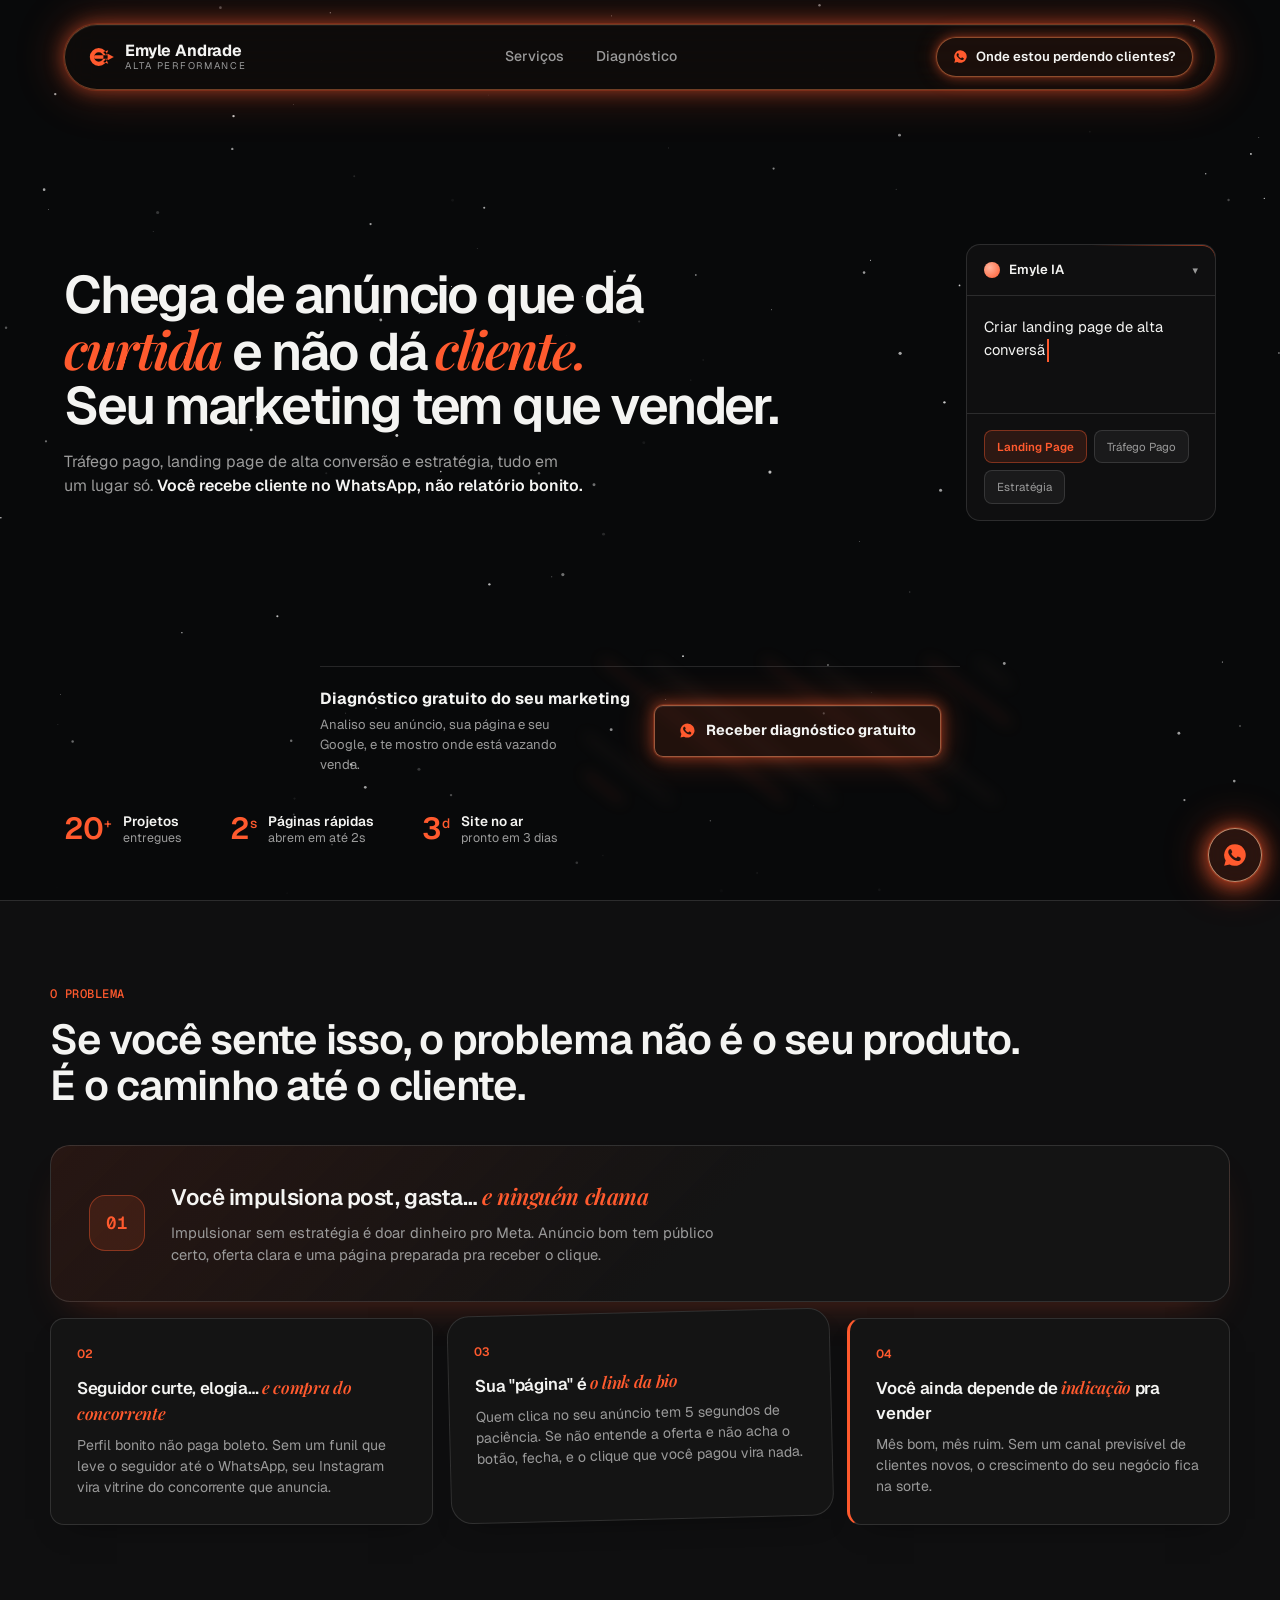
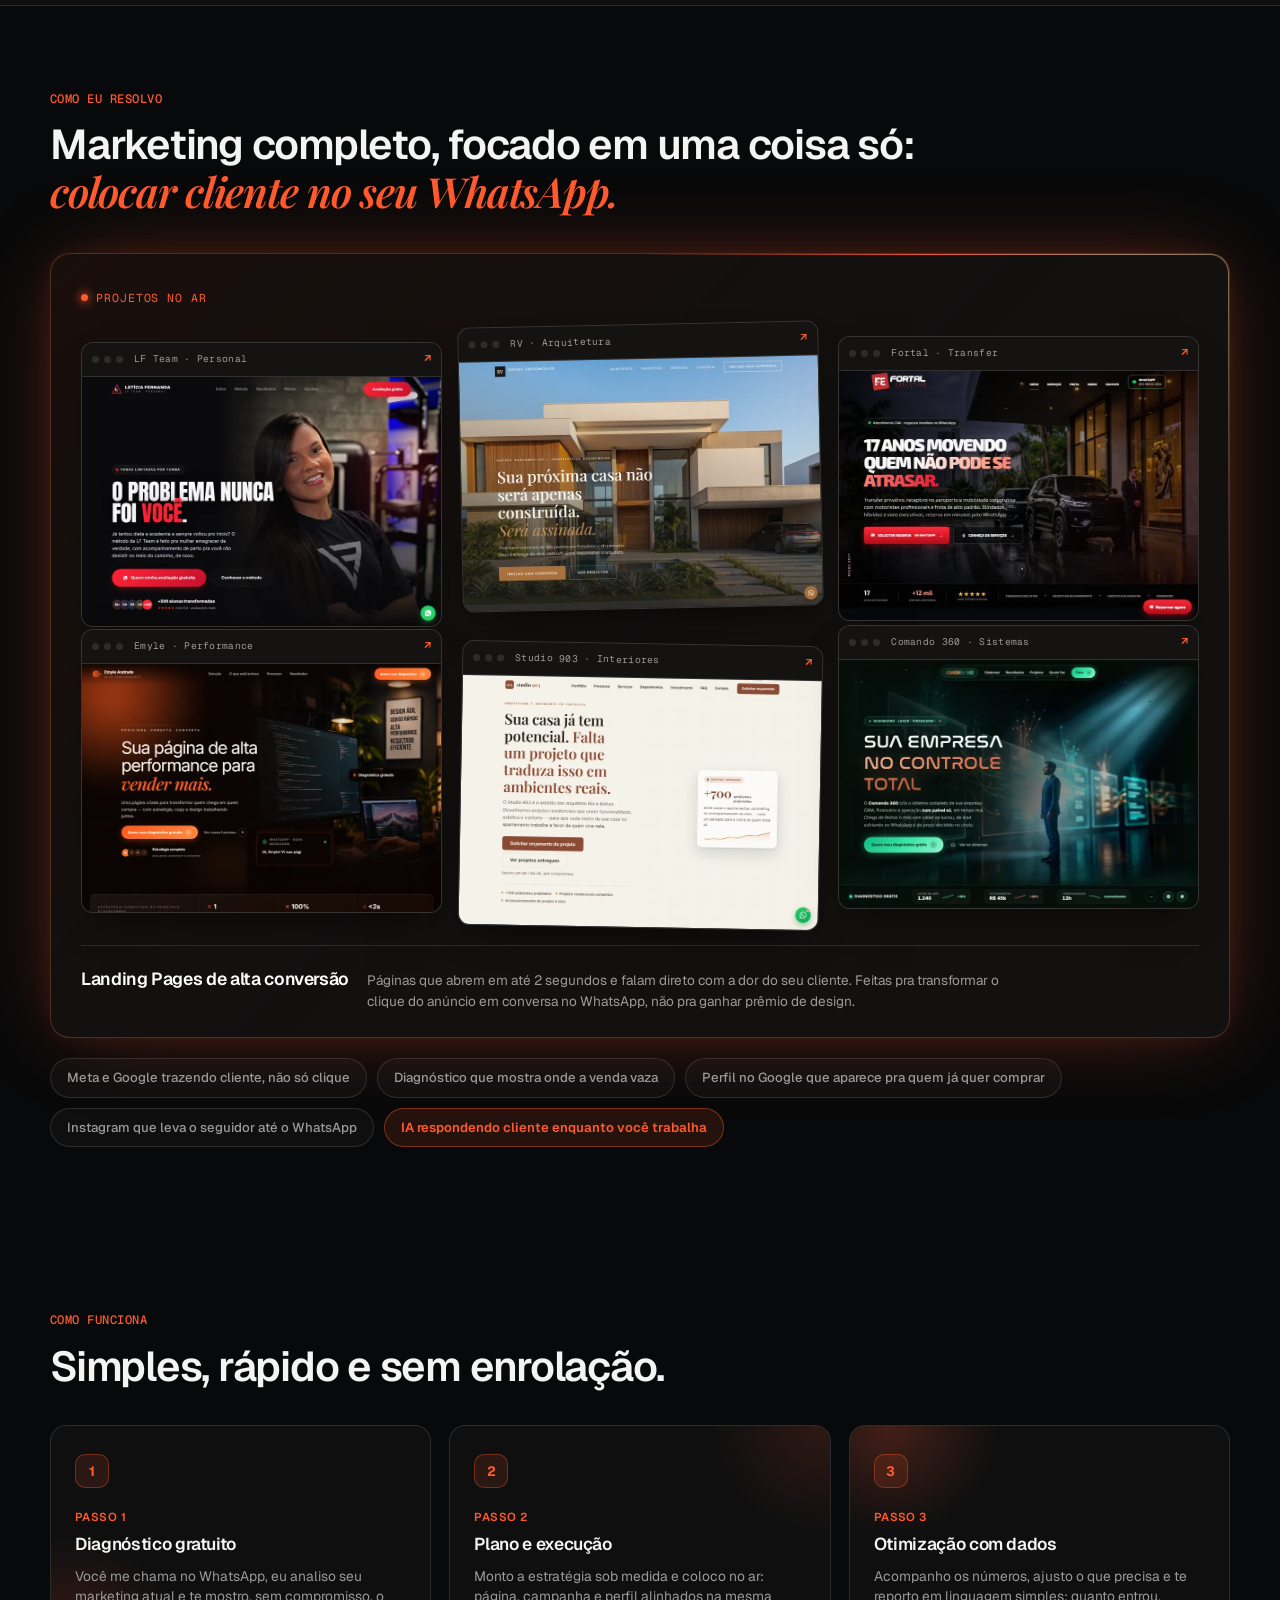
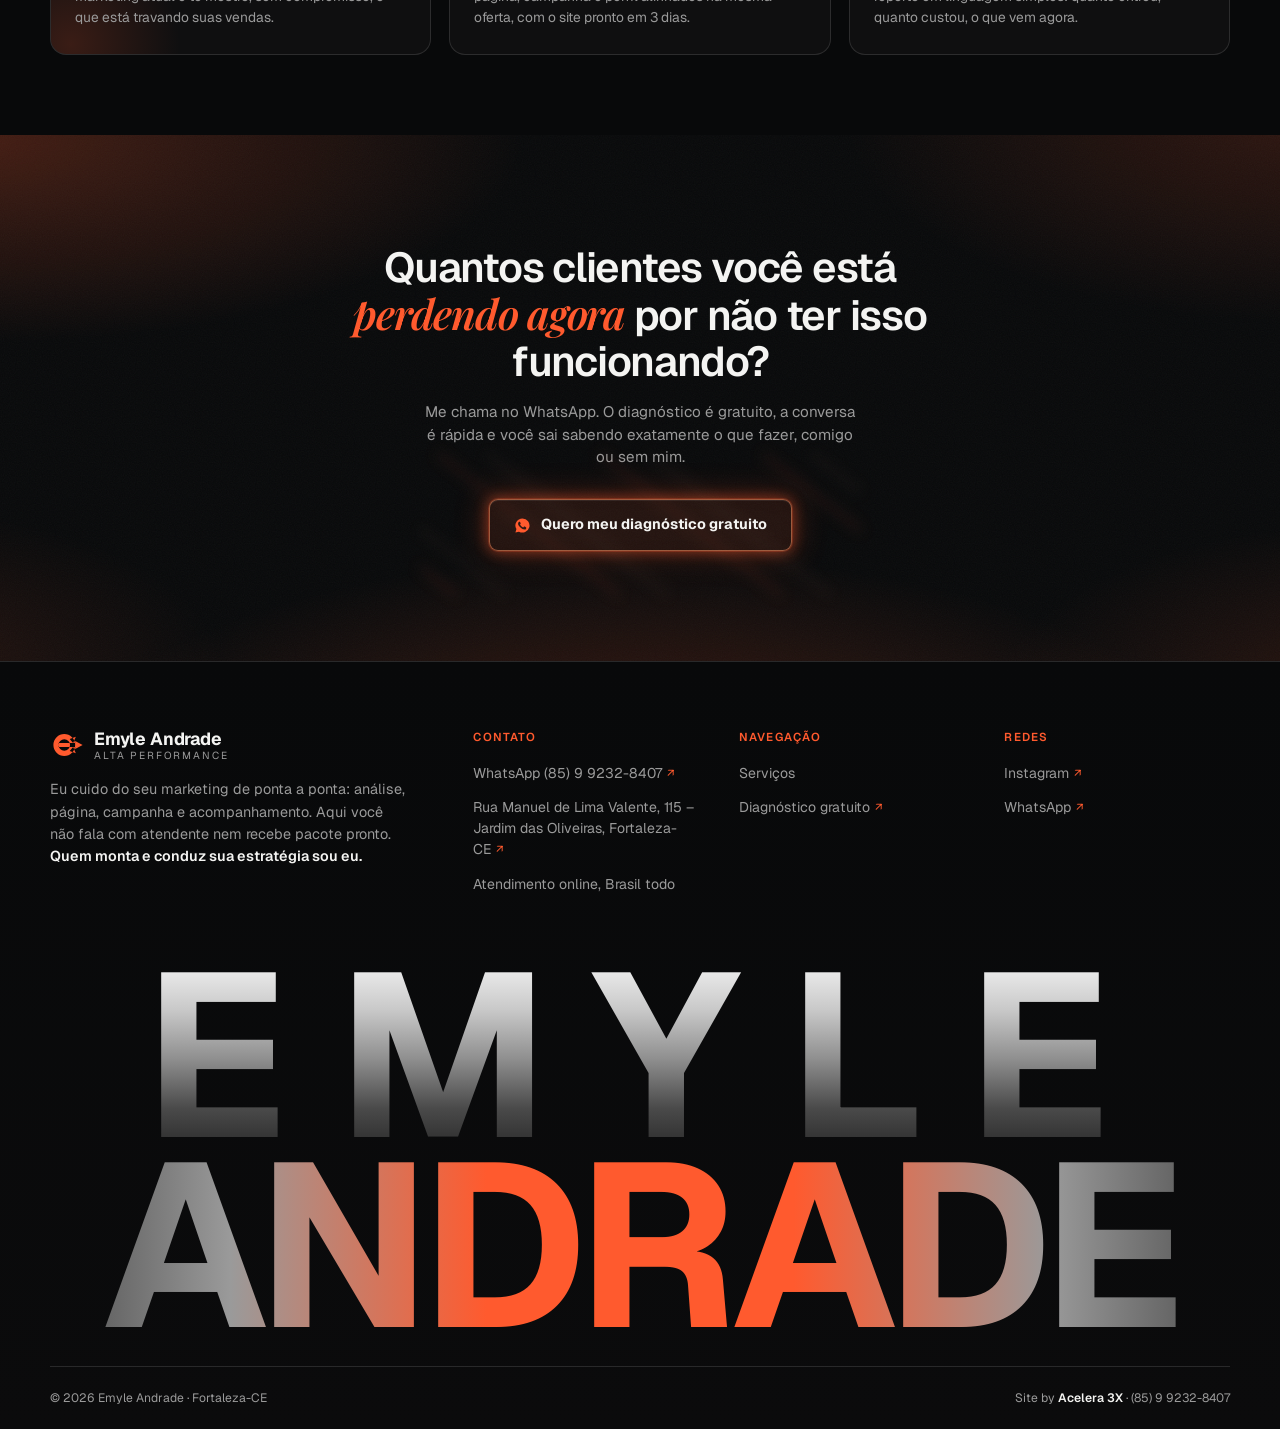
==== commit 2763d68f: "Adiciona 'site pronto em 3 dias' no hero e no processo Troca o stat redundante '24h resposta / em at" ====
--- a/index.html
+++ b/index.html
@@ -350,8 +350,8 @@
       <div class="stat-label"><strong>Páginas rápidas</strong>abrem em até 2s</div>
     </div>
     <div>
-      <span class="stat-num">24<sup>h</sup></span>
-      <div class="stat-label"><strong>Resposta</strong>em até um dia útil</div>
+      <span class="stat-num">3<sup>d</sup></span>
+      <div class="stat-label"><strong>Site no ar</strong>pronto em 3 dias</div>
     </div>
   </div>
 </section>
@@ -453,7 +453,7 @@
         <div class="p-badge">2</div>
         <span class="p-num">Passo 2</span>
         <h3>Plano e execução</h3>
-        <p>Monto a estratégia sob medida e coloco no ar: página, campanha e perfil alinhados na mesma oferta, já na primeira semana.</p>
+        <p>Monto a estratégia sob medida e coloco no ar: página, campanha e perfil alinhados na mesma oferta, com o site pronto em 3 dias.</p>
       </div>
       <div class="passo">
         <div class="p-badge">3</div>
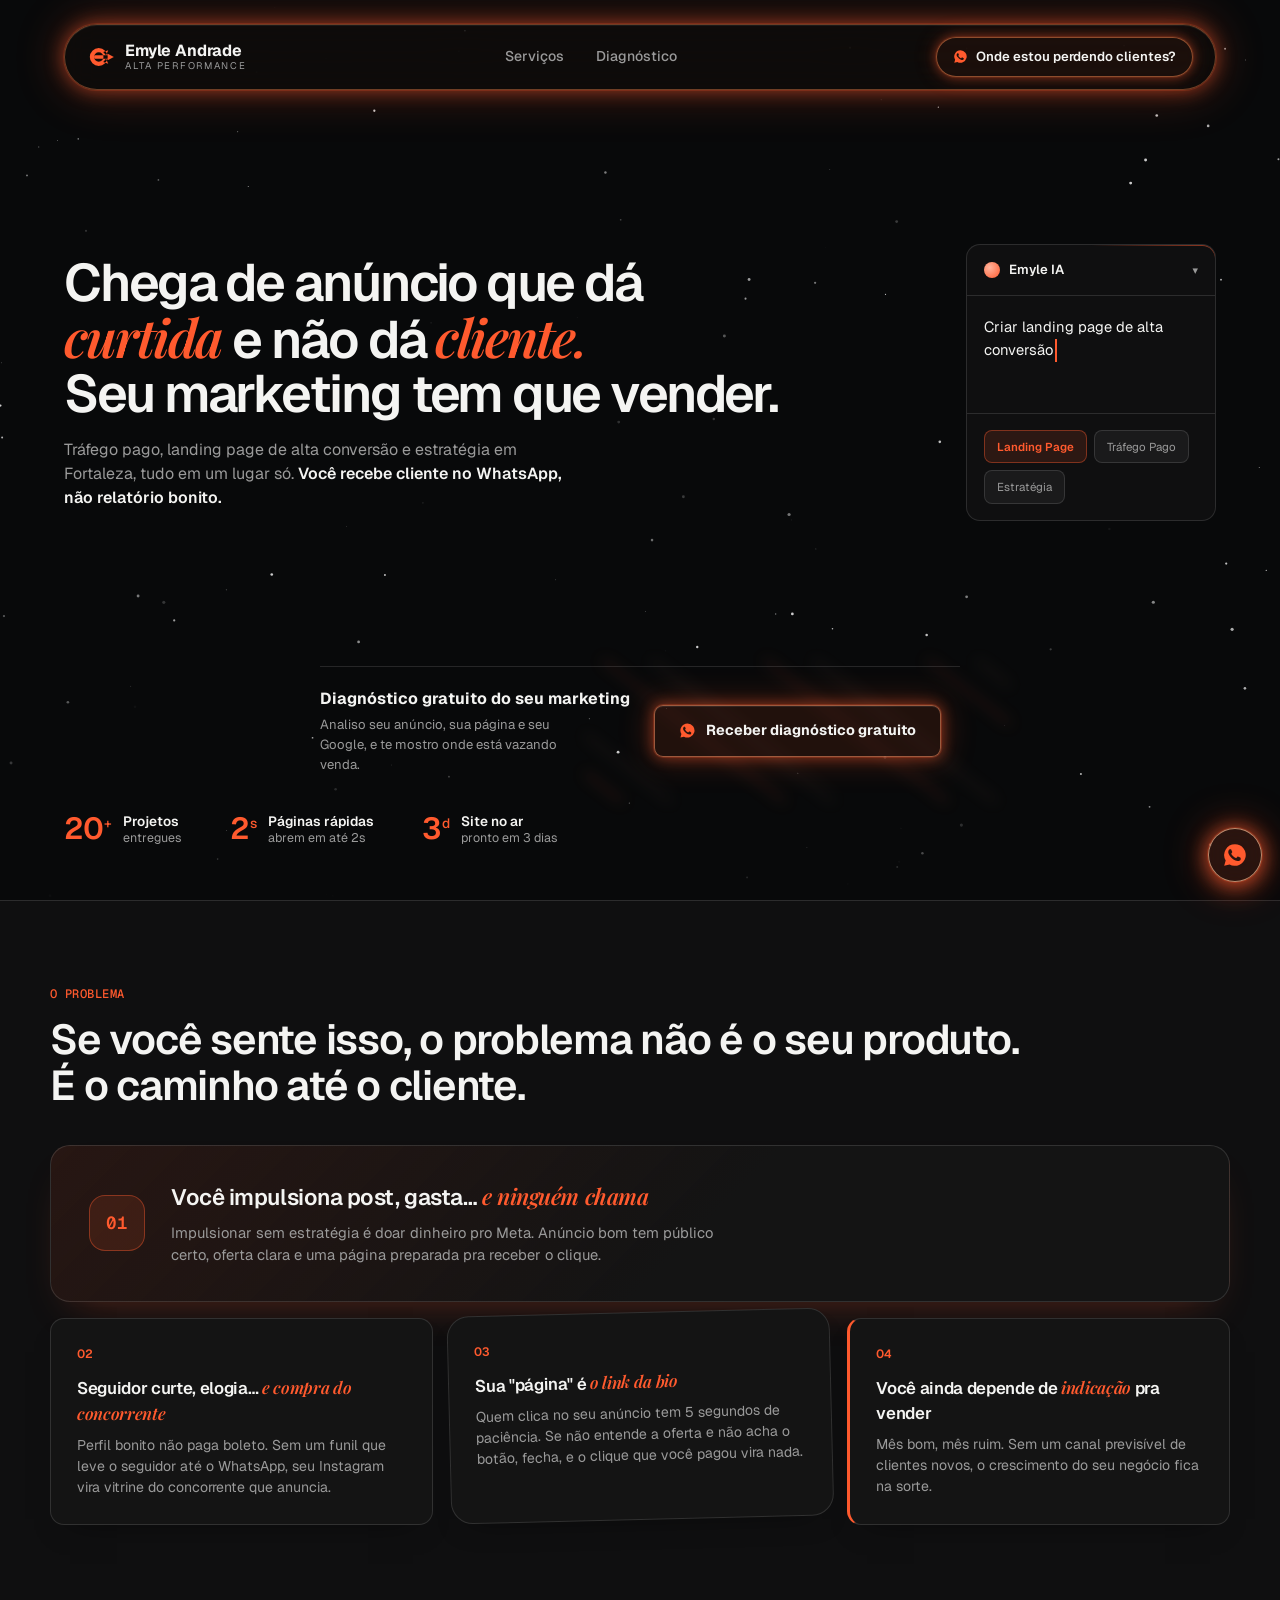
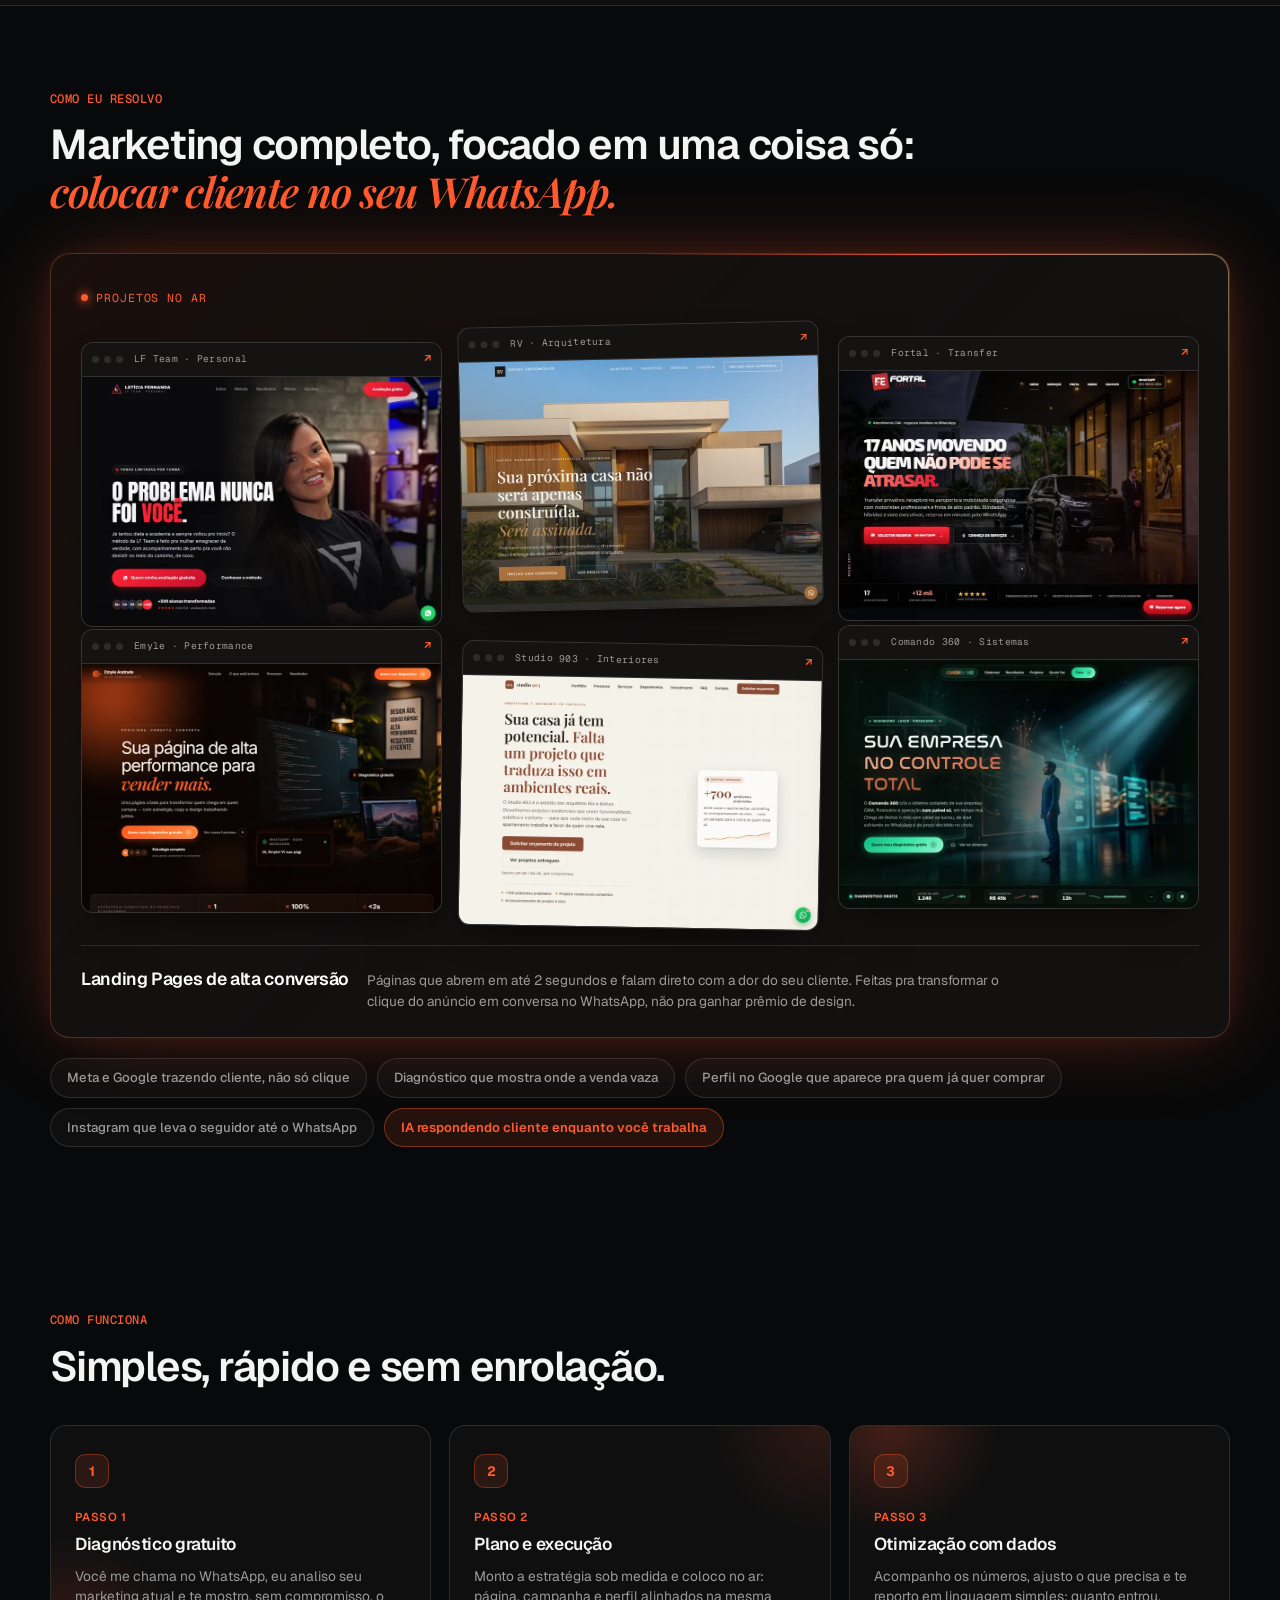
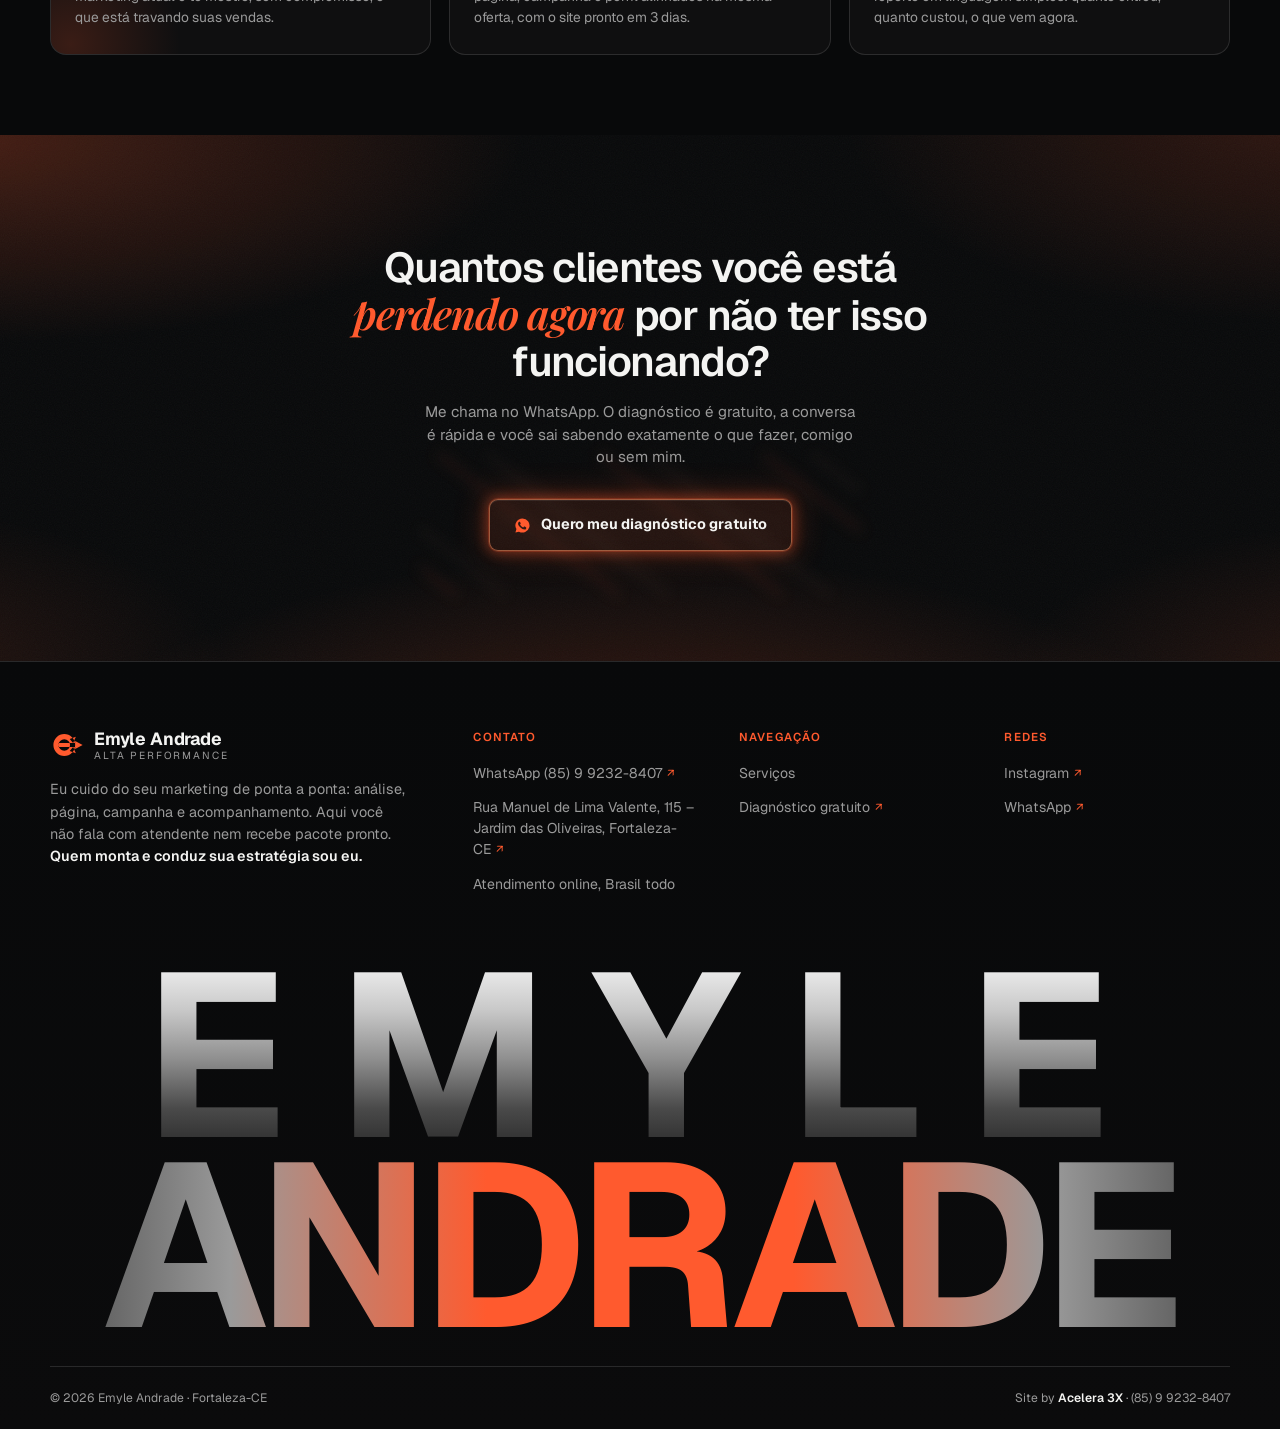
==== commit 380fc4b3: "SEO: corrige robots/sitemap, adiciona sinal local Fortaleza e schema - Corrige placeholder [SEU_DOMI" ====
--- a/index.html
+++ b/index.html
@@ -3,8 +3,8 @@
 <head>
 <meta charset="UTF-8" />
 <meta name="viewport" content="width=device-width, initial-scale=1.0" />
-<title>Emyle Andrade · Tráfego pago e landing pages que viram cliente no WhatsApp</title>
-<meta name="description" content="Anúncios no Meta e Google, landing pages de alta conversão e análise estratégica do seu marketing. Diagnóstico gratuito: descubra onde seu negócio está perdendo venda." />
+<title>Gestor de Tráfego e Landing Pages em Fortaleza · Emyle Andrade</title>
+<meta name="description" content="Tráfego pago no Meta e Google, landing pages de alta conversão e estratégia em Fortaleza. Site pronto em 3 dias. Diagnóstico gratuito: descubra onde sua venda vaza." />
 <link rel="canonical" href="https://emyleandrade.com.br/" />
 <meta property="og:type" content="website" />
 <meta property="og:url" content="https://emyleandrade.com.br/" />
@@ -273,6 +273,34 @@
   .sec{padding:60px 0}
 }
 </style>
+<script type="application/ld+json">
+{
+  "@context": "https://schema.org",
+  "@type": "ProfessionalService",
+  "name": "Emyle Andrade · Marketing de Alta Performance",
+  "description": "Gestão de tráfego pago no Meta e Google, criação de landing pages de alta conversão e estratégia de marketing digital em Fortaleza.",
+  "url": "https://emyleandrade.com.br/",
+  "image": "https://emyleandrade.com.br/og-image.jpg",
+  "telephone": "+5585992328407",
+  "priceRange": "$$",
+  "areaServed": "Brasil",
+  "address": {
+    "@type": "PostalAddress",
+    "streetAddress": "Rua Manuel de Lima Valente, 115 - Jardim das Oliveiras",
+    "addressLocality": "Fortaleza",
+    "addressRegion": "CE",
+    "addressCountry": "BR"
+  },
+  "sameAs": [
+    "https://instagram.com/emyle_andraded_"
+  ],
+  "makesOffer": [
+    { "@type": "Offer", "itemOffered": { "@type": "Service", "name": "Gestão de tráfego pago (Meta e Google)" } },
+    { "@type": "Offer", "itemOffered": { "@type": "Service", "name": "Criação de landing page de alta conversão" } },
+    { "@type": "Offer", "itemOffered": { "@type": "Service", "name": "Otimização de Google Meu Negócio" } }
+  ]
+}
+</script>
 </head>
 <body>
 
@@ -315,7 +343,7 @@
         <span class="line"><span class="accent">curtida</span> e não dá <span class="accent">cliente.</span></span>
         <span class="line">Seu marketing tem que vender.</span>
       </h1>
-      <p class="hero-sub">Tráfego pago, landing page de alta conversão e estratégia, tudo em um lugar só. <strong>Você recebe cliente no WhatsApp, não relatório bonito.</strong></p>
+      <p class="hero-sub">Tráfego pago, landing page de alta conversão e estratégia em Fortaleza, tudo em um lugar só. <strong>Você recebe cliente no WhatsApp, não relatório bonito.</strong></p>
     </div>
 
     <div class="side-card" aria-hidden="true">
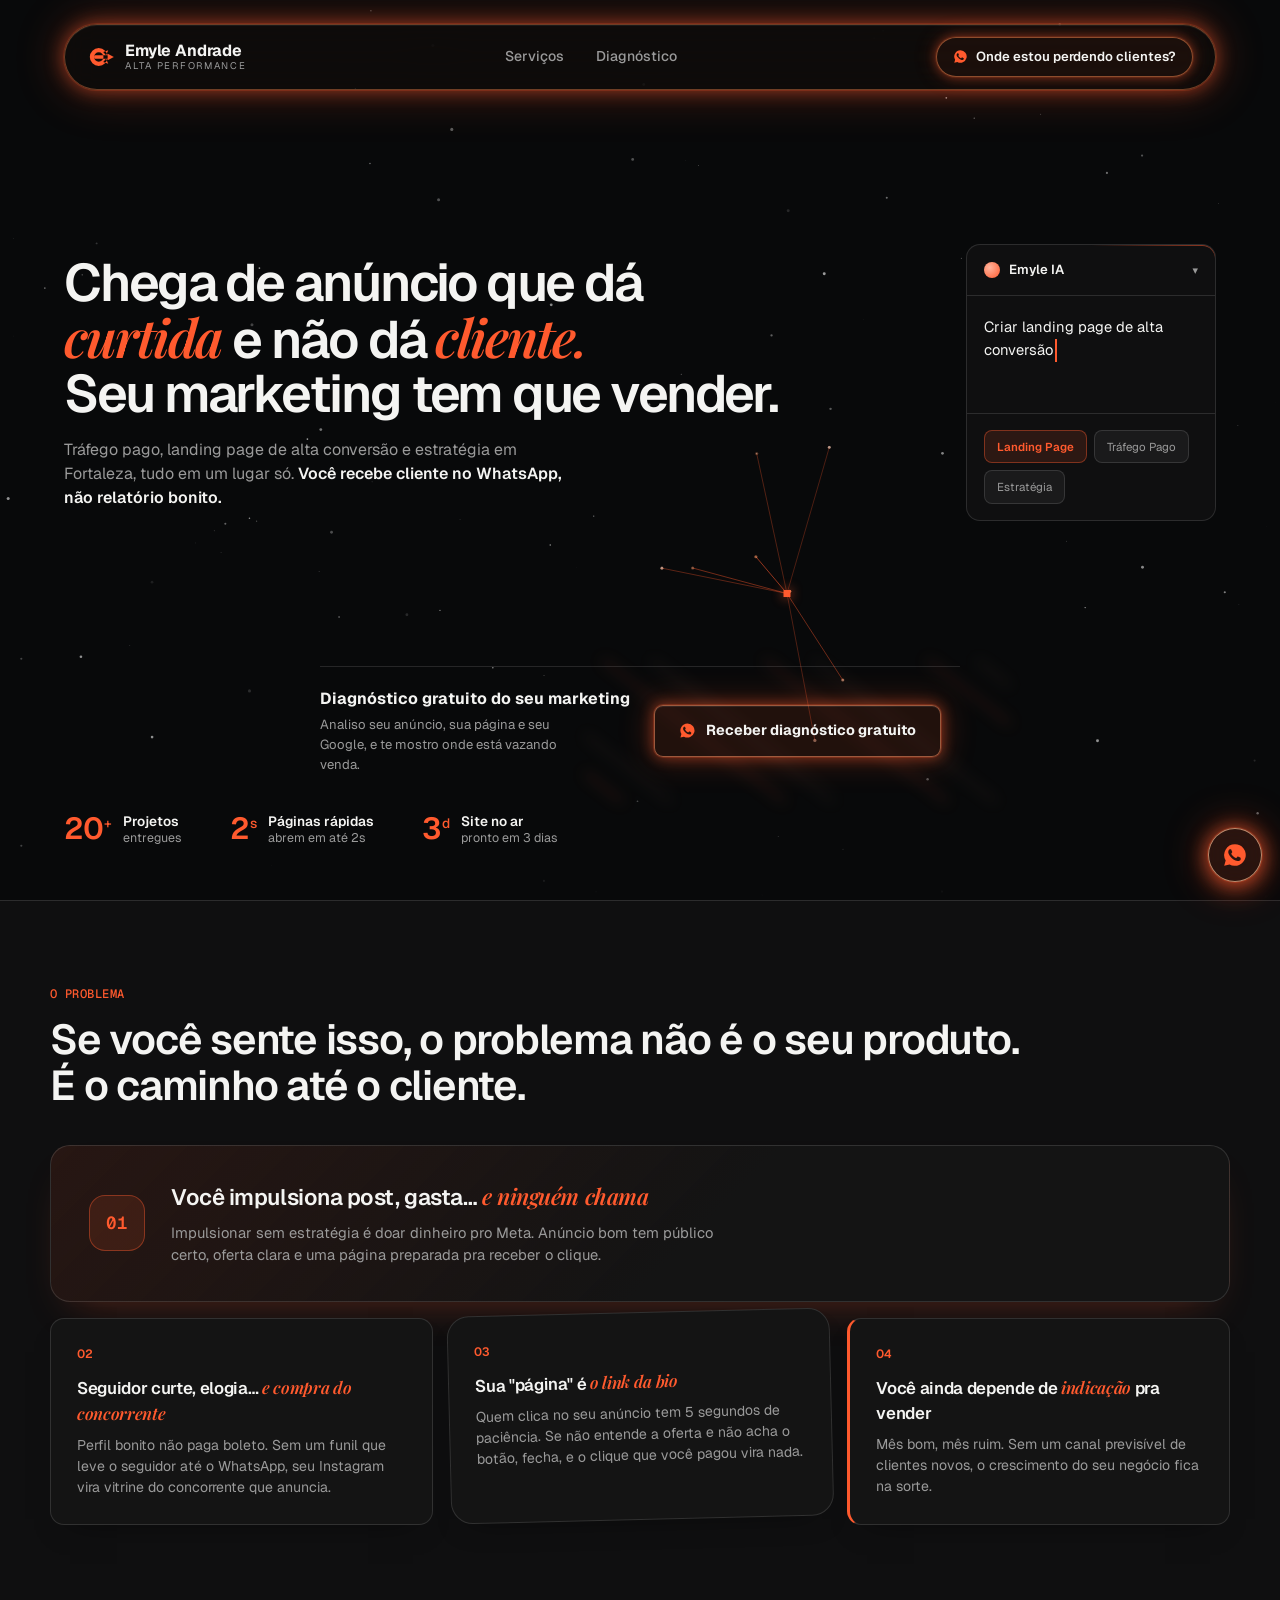
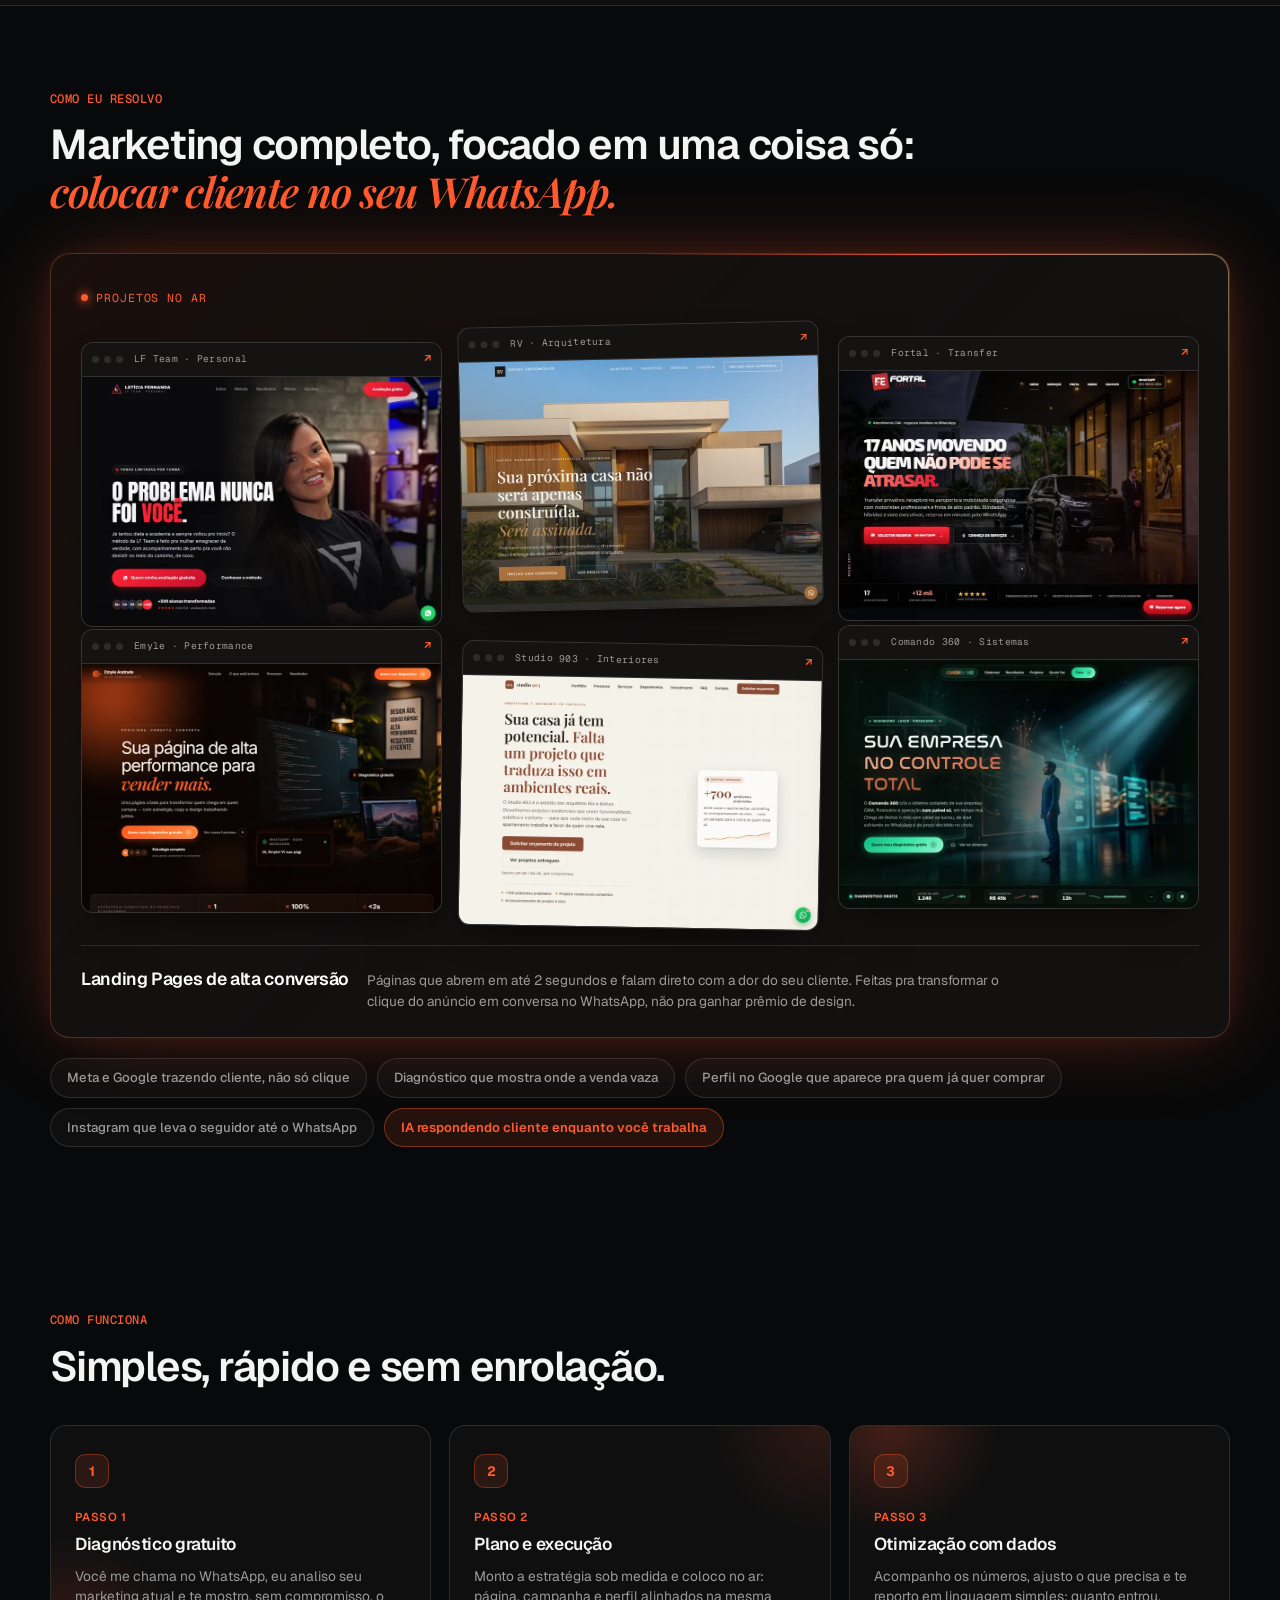
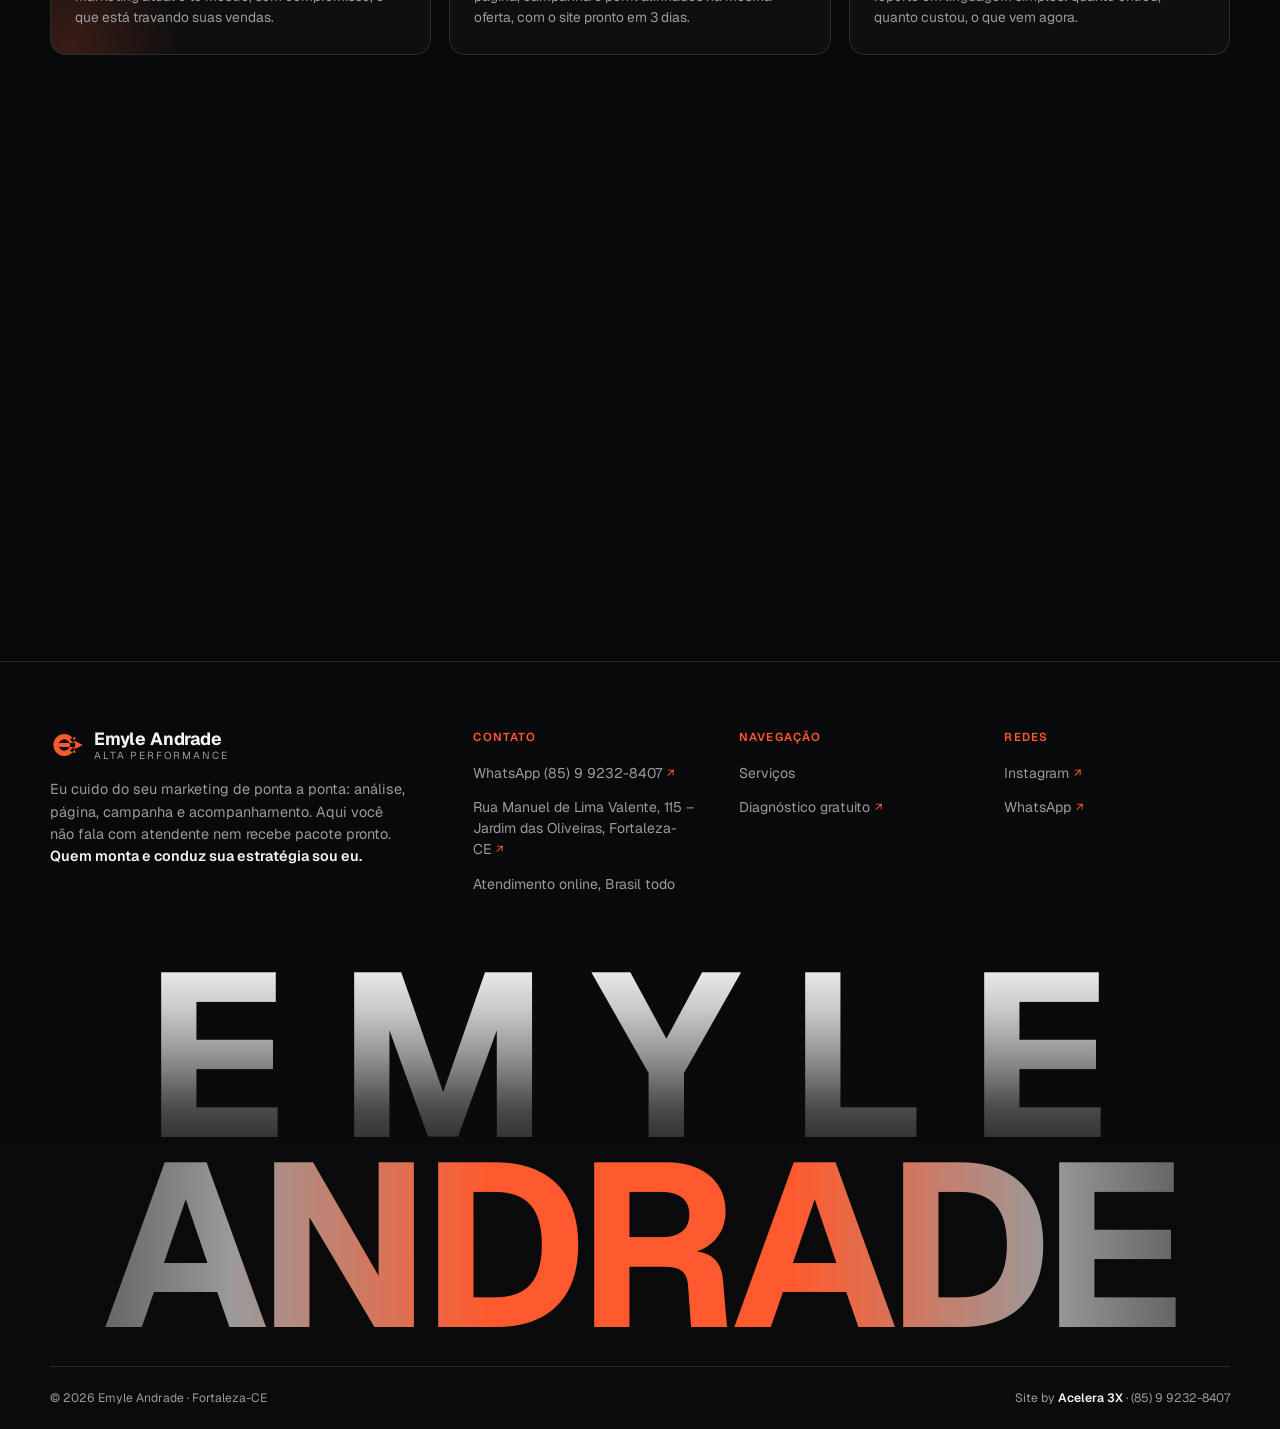
==== commit 22a3026e: "Efeito de aranha interativo no fundo do hero Upgrade do canvas de estrelas: um ponto lider (aranha) " ====
--- a/index.html
+++ b/index.html
@@ -569,10 +569,12 @@
 const canvas = document.getElementById('stars');
 const ctx = canvas.getContext('2d');
 let w, h, particles = [];
+const lead = { x: 0, y: 0, tx: 0, ty: 0 };
+const mouse = { x: 0, y: 0, active: false };
 
 function makeParticles(){
   particles = [];
-  const count = w < 700 ? 60 : 120;
+  const count = w < 700 ? 55 : 110;
   for(let i=0;i<count;i++){
     particles.push({
       x: Math.random()*w,
@@ -583,13 +585,31 @@
     });
   }
 }
+function pickTarget(){
+  lead.tx = Math.random()*w;
+  lead.ty = Math.random()*h;
+}
 function resize(){
   w = canvas.width = canvas.offsetWidth;
   h = canvas.height = canvas.offsetHeight;
   makeParticles();
+  if(!lead.x){ lead.x = w*0.5; lead.y = h*0.55; }
+  pickTarget();
 }
 window.addEventListener('resize', resize);
 resize();
+
+// A aranha segue o cursor quando ele está sobre o hero; senão passeia sozinha
+const heroSection = document.querySelector('.hero');
+if(heroSection){
+  heroSection.addEventListener('pointermove', e => {
+    const r = canvas.getBoundingClientRect();
+    mouse.x = e.clientX - r.left;
+    mouse.y = e.clientY - r.top;
+    mouse.active = true;
+  }, { passive: true });
+  heroSection.addEventListener('pointerleave', () => { mouse.active = false; }, { passive: true });
+}
 
 const frases = [
   "Criar landing page de alta conversão",
@@ -614,15 +634,58 @@
 }
 if(typeEl) typeLoop();
 
+const LEG_RADIUS = 250;   // alcance das "pernas" da aranha
+const LEG_COUNT = 8;      // quantas pernas no máximo
+
 function draw(){
   ctx.clearRect(0,0,w,h);
+
+  // campo de estrelas (piscando suave)
   for(const p of particles){
     p.a += p.speed;
     ctx.beginPath();
     ctx.arc(p.x, p.y, p.r, 0, Math.PI*2);
-    ctx.fillStyle = 'rgba(255,255,255,' + (Math.abs(Math.sin(p.a))*0.8).toFixed(3) + ')';
+    ctx.fillStyle = 'rgba(255,255,255,' + (Math.abs(Math.sin(p.a))*0.6).toFixed(3) + ')';
     ctx.fill();
   }
+
+  // alvo da aranha: cursor quando ativo, senão o ponto de passeio
+  const tx = mouse.active ? mouse.x : lead.tx;
+  const ty = mouse.active ? mouse.y : lead.ty;
+  lead.x += (tx - lead.x) * 0.02;
+  lead.y += (ty - lead.y) * 0.02;
+  if(!mouse.active && Math.hypot(lead.tx - lead.x, lead.ty - lead.y) < 40) pickTarget();
+
+  // pernas: linhas até os pontos mais próximos dentro do raio
+  const near = [];
+  for(const p of particles){
+    const d = Math.hypot(p.x - lead.x, p.y - lead.y);
+    if(d < LEG_RADIUS) near.push({ p, d });
+  }
+  near.sort((a,b) => a.d - b.d);
+  for(let i=0; i<Math.min(LEG_COUNT, near.length); i++){
+    const n = near[i];
+    const o = (1 - n.d/LEG_RADIUS) * 0.7;
+    ctx.beginPath();
+    ctx.moveTo(lead.x, lead.y);
+    ctx.lineTo(n.p.x, n.p.y);
+    ctx.strokeStyle = 'rgba(255,90,46,' + o.toFixed(3) + ')';
+    ctx.lineWidth = 1;
+    ctx.stroke();
+    ctx.beginPath();
+    ctx.arc(n.p.x, n.p.y, 1.6, 0, Math.PI*2);
+    ctx.fillStyle = 'rgba(255,150,100,' + o.toFixed(3) + ')';
+    ctx.fill();
+  }
+
+  // corpo da aranha (quadradinho com glow)
+  ctx.save();
+  ctx.shadowColor = 'rgba(255,90,46,0.9)';
+  ctx.shadowBlur = 12;
+  ctx.fillStyle = '#ff5a2e';
+  ctx.fillRect(lead.x - 3.5, lead.y - 3.5, 7, 7);
+  ctx.restore();
+
   requestAnimationFrame(draw);
 }
 draw();
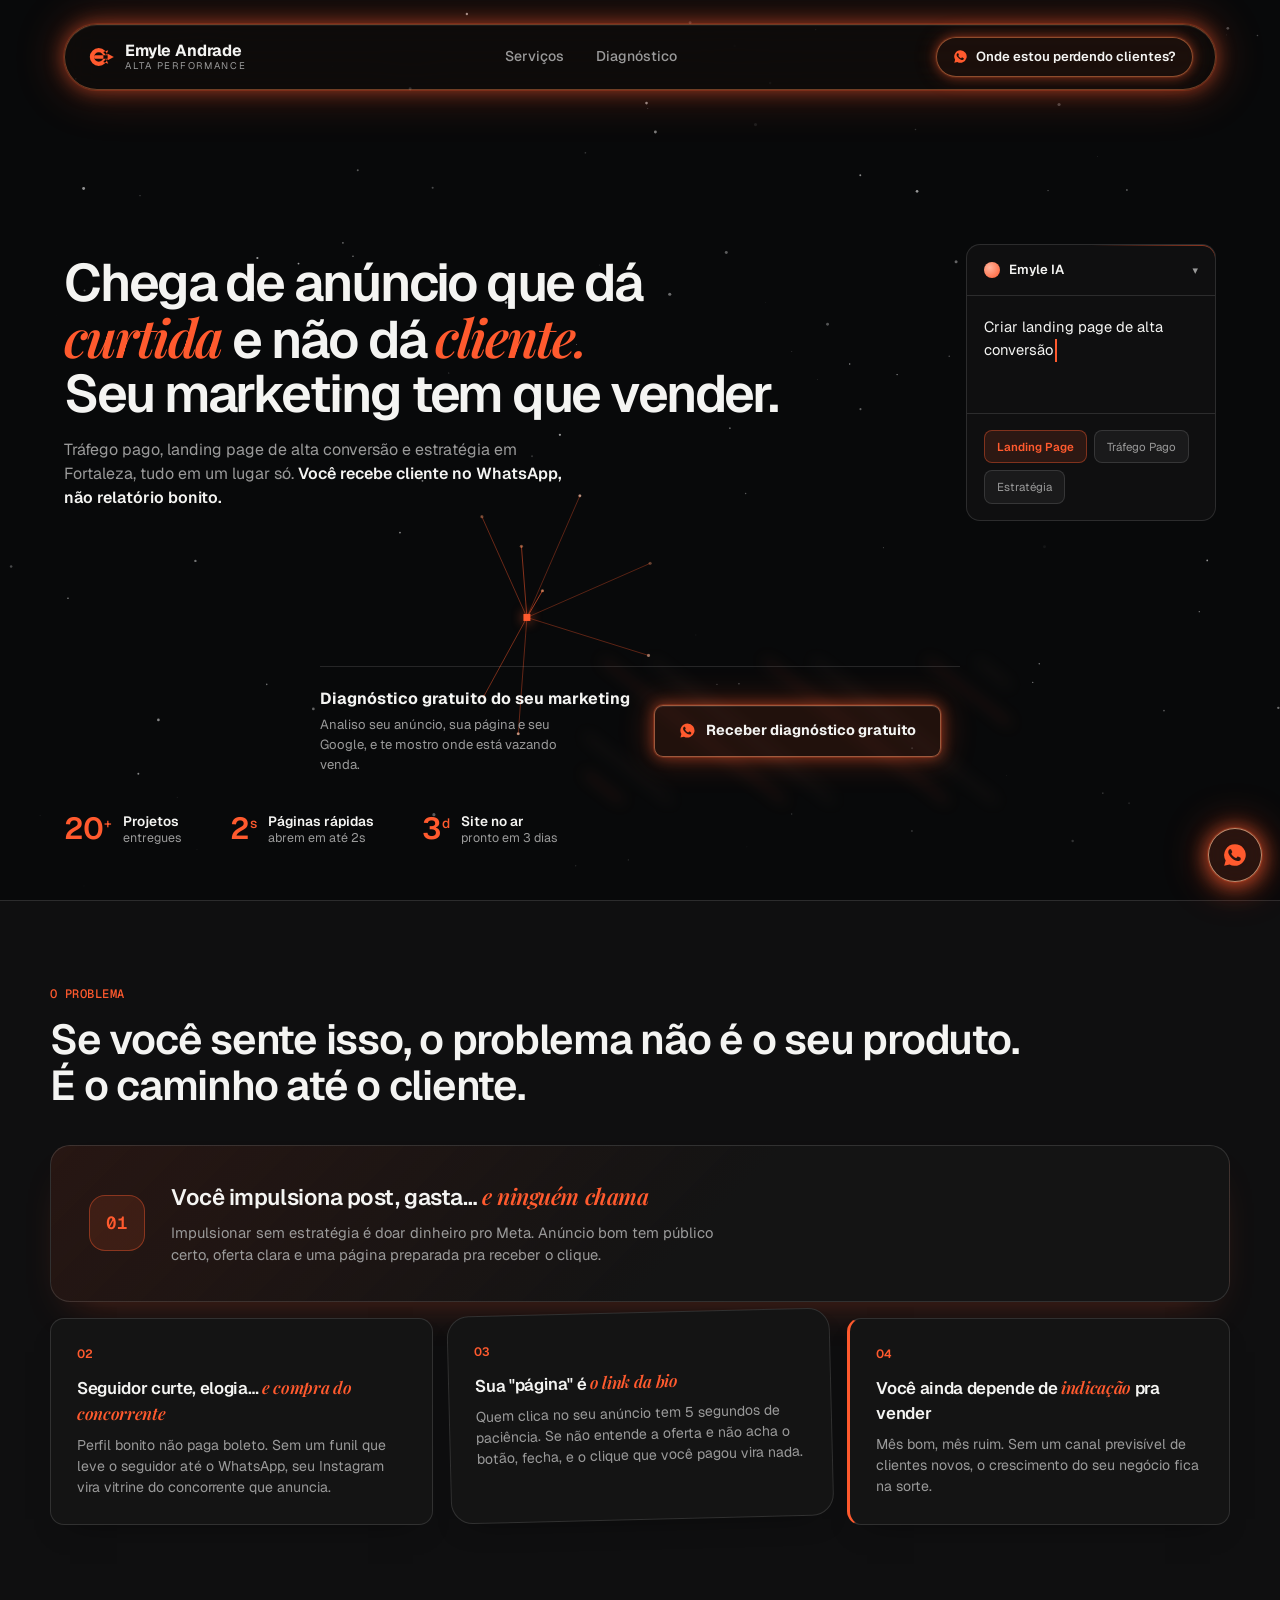
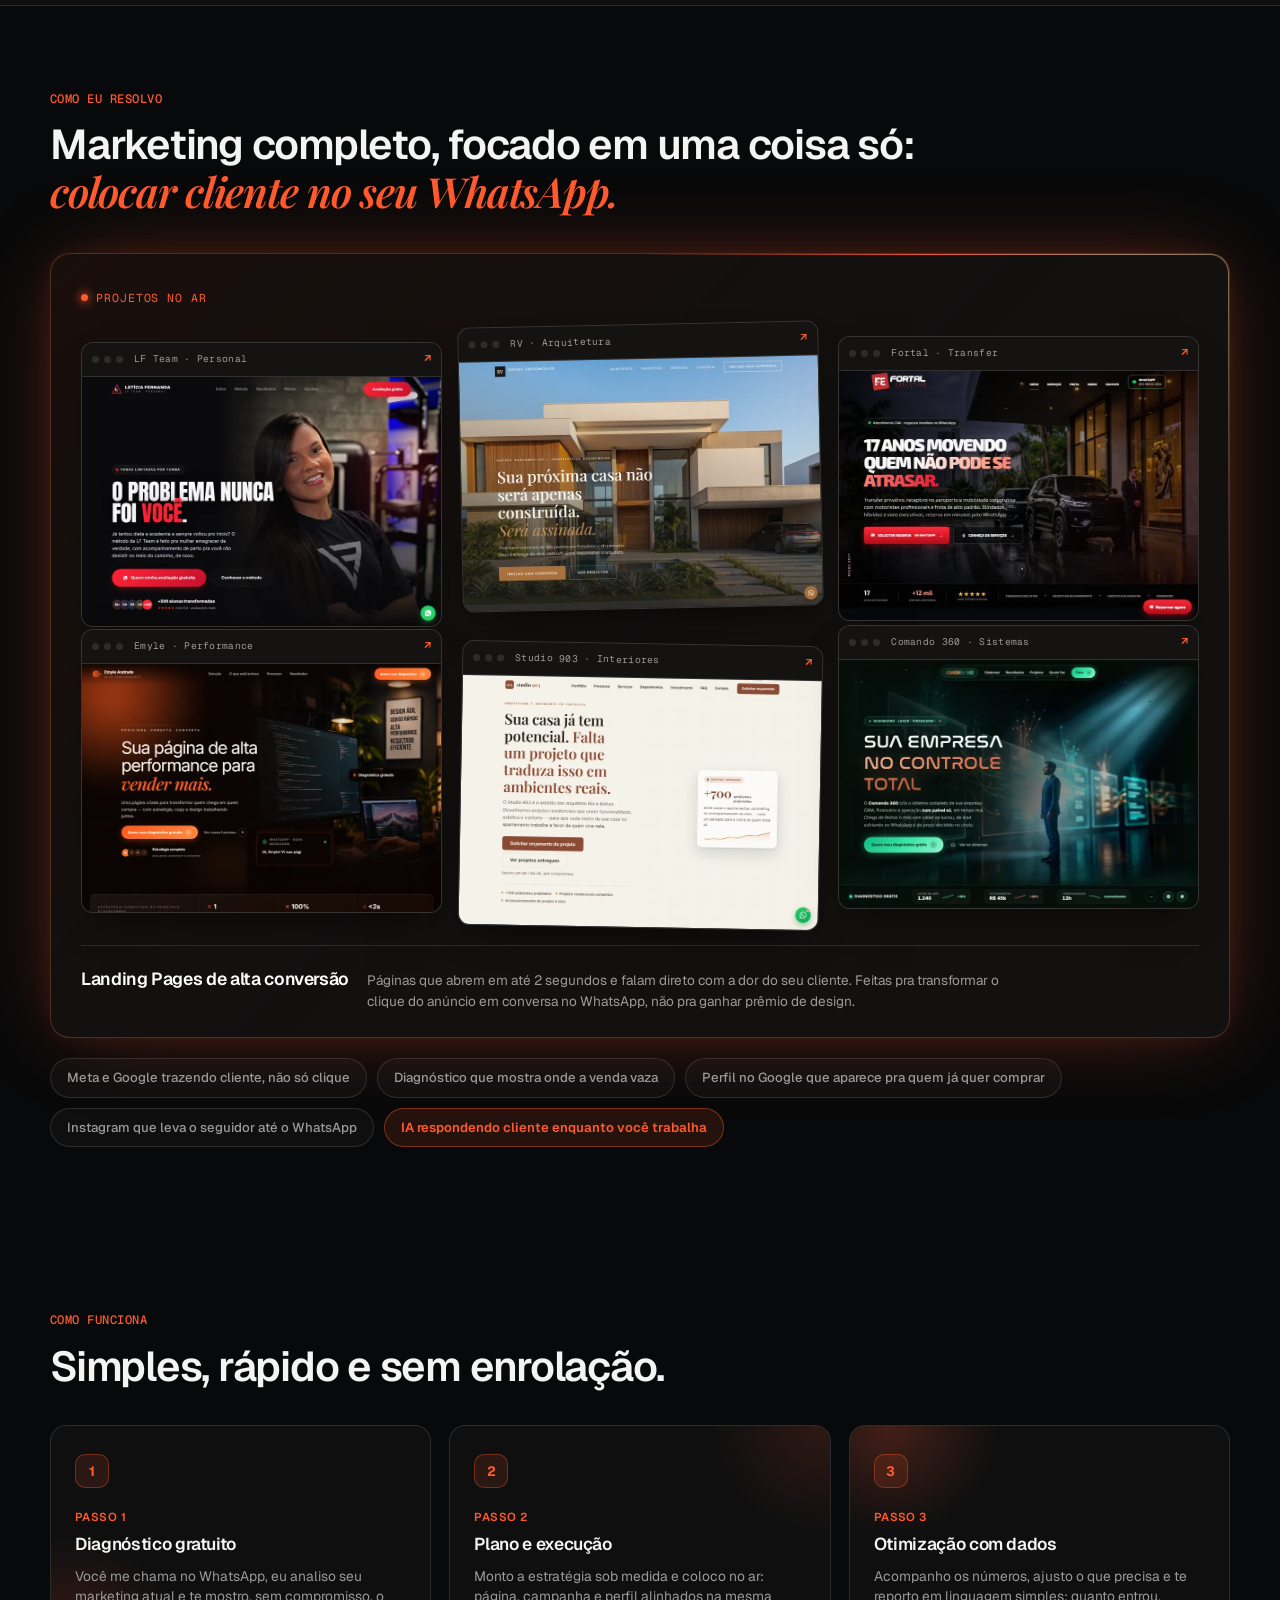
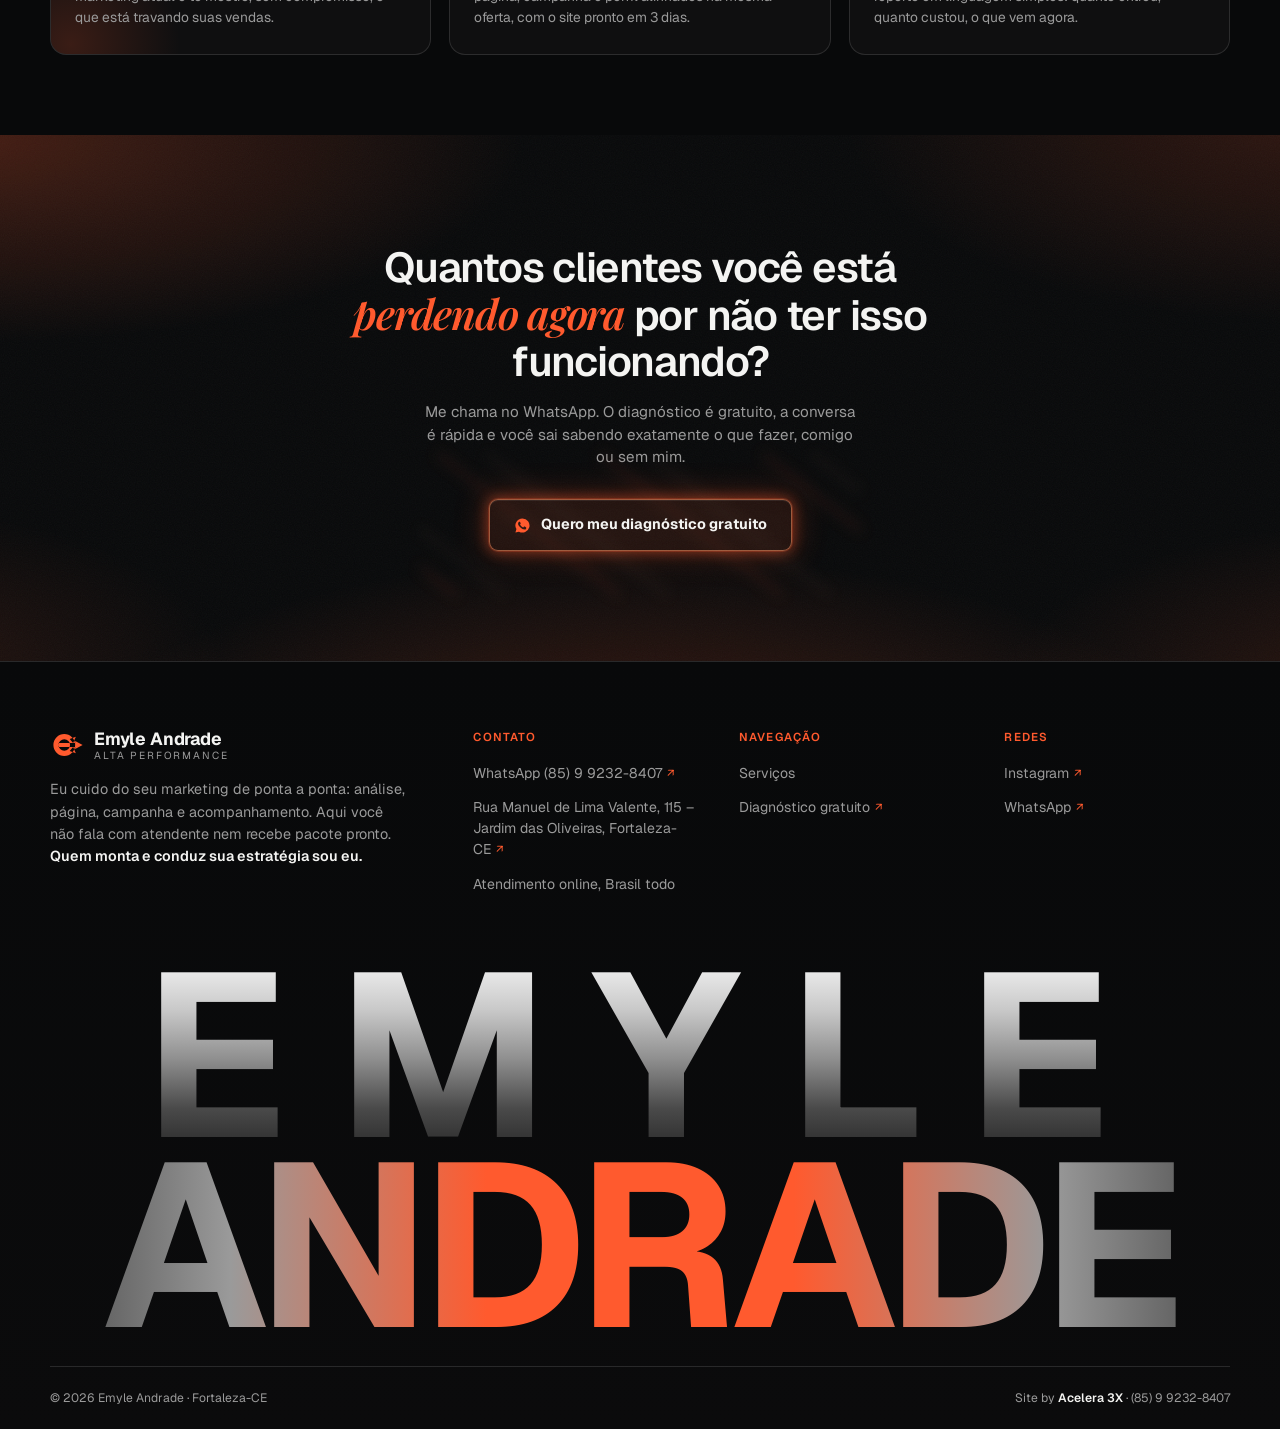
==== commit 850290ed: "Performance: fontes nao-bloqueantes, peso morto removido e animacao pausada - Google Fonts passa a c" ====
--- a/index.html
+++ b/index.html
@@ -21,7 +21,8 @@
 <link rel="icon" type="image/png" href="/logo-favicon.png" />
 <link rel="preconnect" href="https://fonts.googleapis.com" />
 <link rel="preconnect" href="https://fonts.gstatic.com" crossorigin />
-<link href="https://fonts.googleapis.com/css2?family=Geist:wght@400;500;600;700&family=Geist+Mono:wght@500;600&family=Playfair+Display:ital,wght@1,500;1,600&display=swap" rel="stylesheet" />
+<link rel="preload" as="style" href="https://fonts.googleapis.com/css2?family=Geist:wght@400;500;600;700&family=Geist+Mono:wght@500;600&family=Playfair+Display:ital,wght@1,600&display=swap" onload="this.onload=null;this.rel='stylesheet'" />
+<noscript><link rel="stylesheet" href="https://fonts.googleapis.com/css2?family=Geist:wght@400;500;600;700&family=Geist+Mono:wght@500;600&family=Playfair+Display:ital,wght@1,600&display=swap" /></noscript>
 <style>
 :root{
   --bg:#08090a;
@@ -637,7 +638,20 @@
 const LEG_RADIUS = 250;   // alcance das "pernas" da aranha
 const LEG_COUNT = 8;      // quantas pernas no máximo
 
+// só anima enquanto o hero está visível (economiza CPU e bateria no scroll)
+let heroVisible = true, rafId = null;
+function startLoop(){ if(rafId === null) rafId = requestAnimationFrame(draw); }
+if(heroSection && 'IntersectionObserver' in window){
+  new IntersectionObserver(entries => {
+    heroVisible = entries[0].isIntersecting;
+    // se o canvas nasceu sem tamanho (aba em segundo plano), redimensiona ao aparecer
+    if(heroVisible && canvas.width !== canvas.offsetWidth) resize();
+    if(heroVisible) startLoop();
+  }, { threshold: 0 }).observe(heroSection);
+}
+
 function draw(){
+  rafId = null;
   ctx.clearRect(0,0,w,h);
 
   // campo de estrelas (piscando suave)
@@ -686,9 +700,9 @@
   ctx.fillRect(lead.x - 3.5, lead.y - 3.5, 7, 7);
   ctx.restore();
 
-  requestAnimationFrame(draw);
-}
-draw();
+  if(heroVisible) startLoop();
+}
+startLoop();
 </script>
 
 </body>
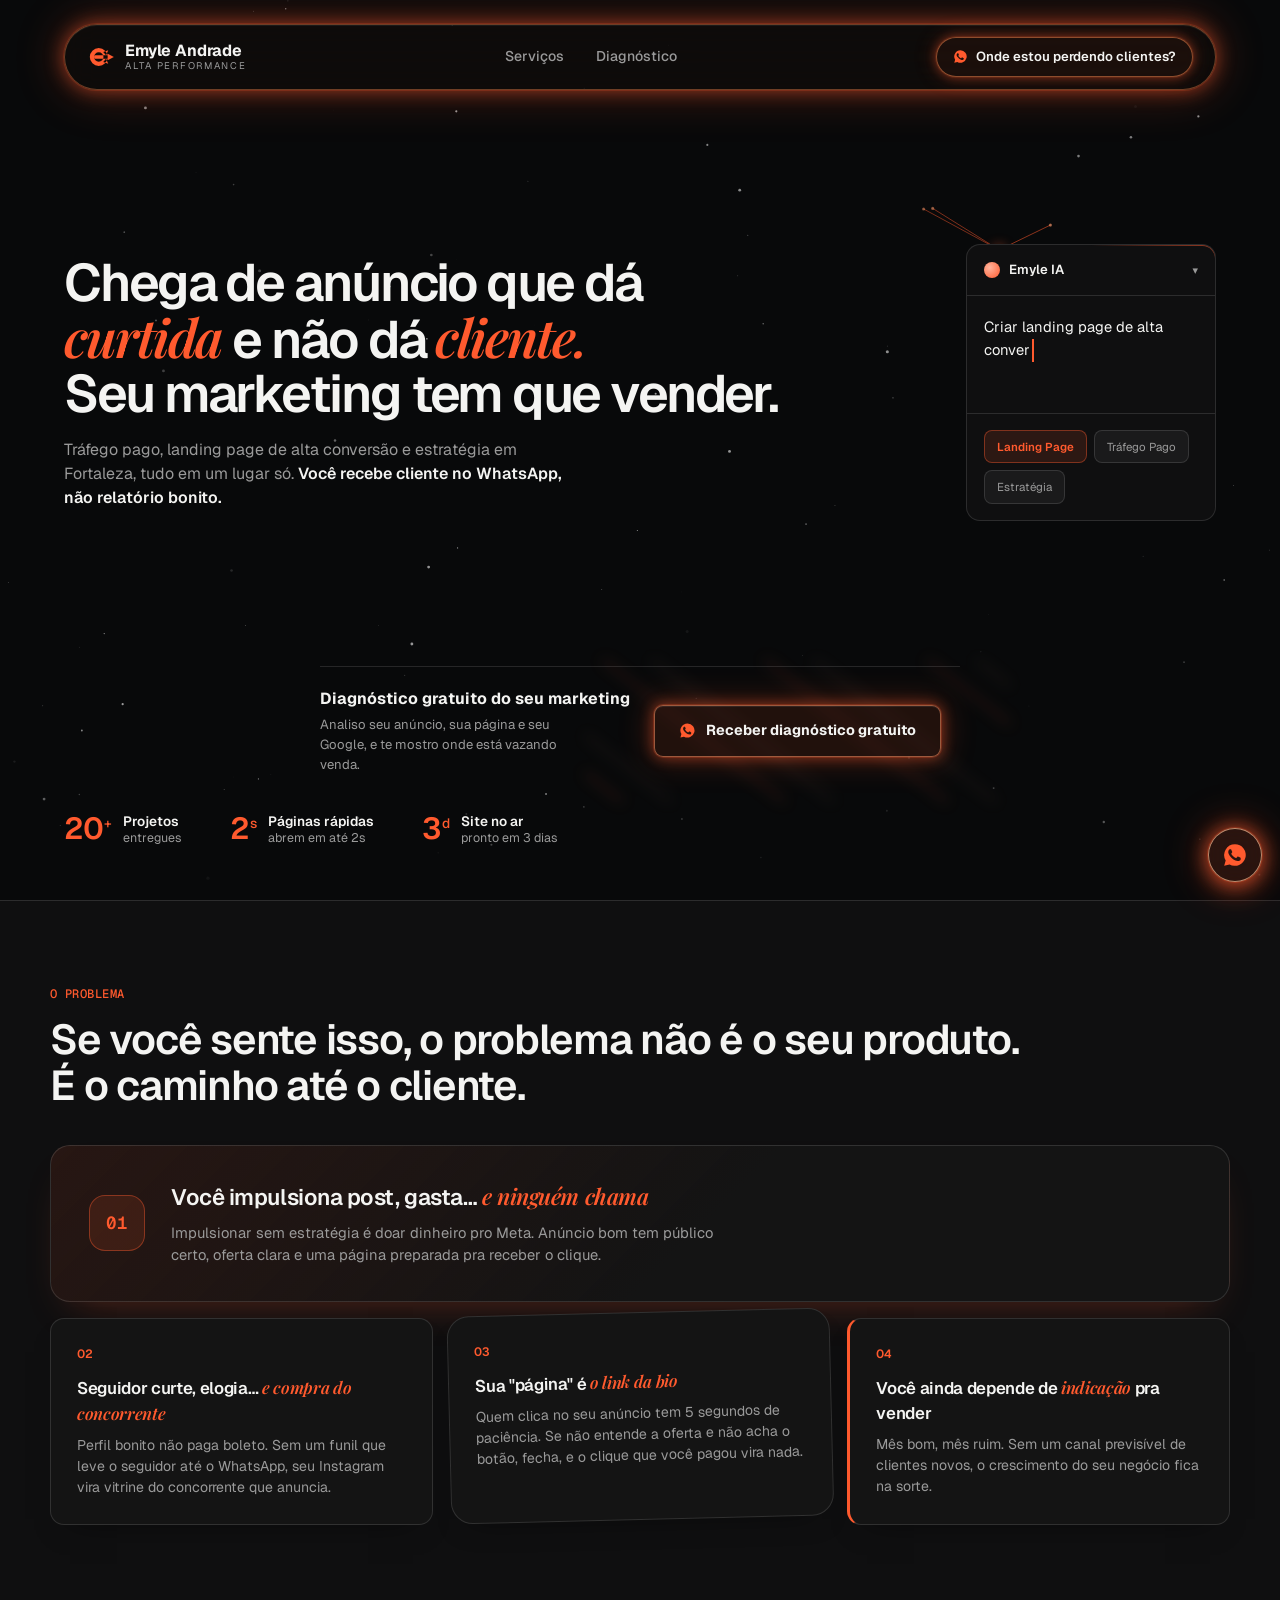
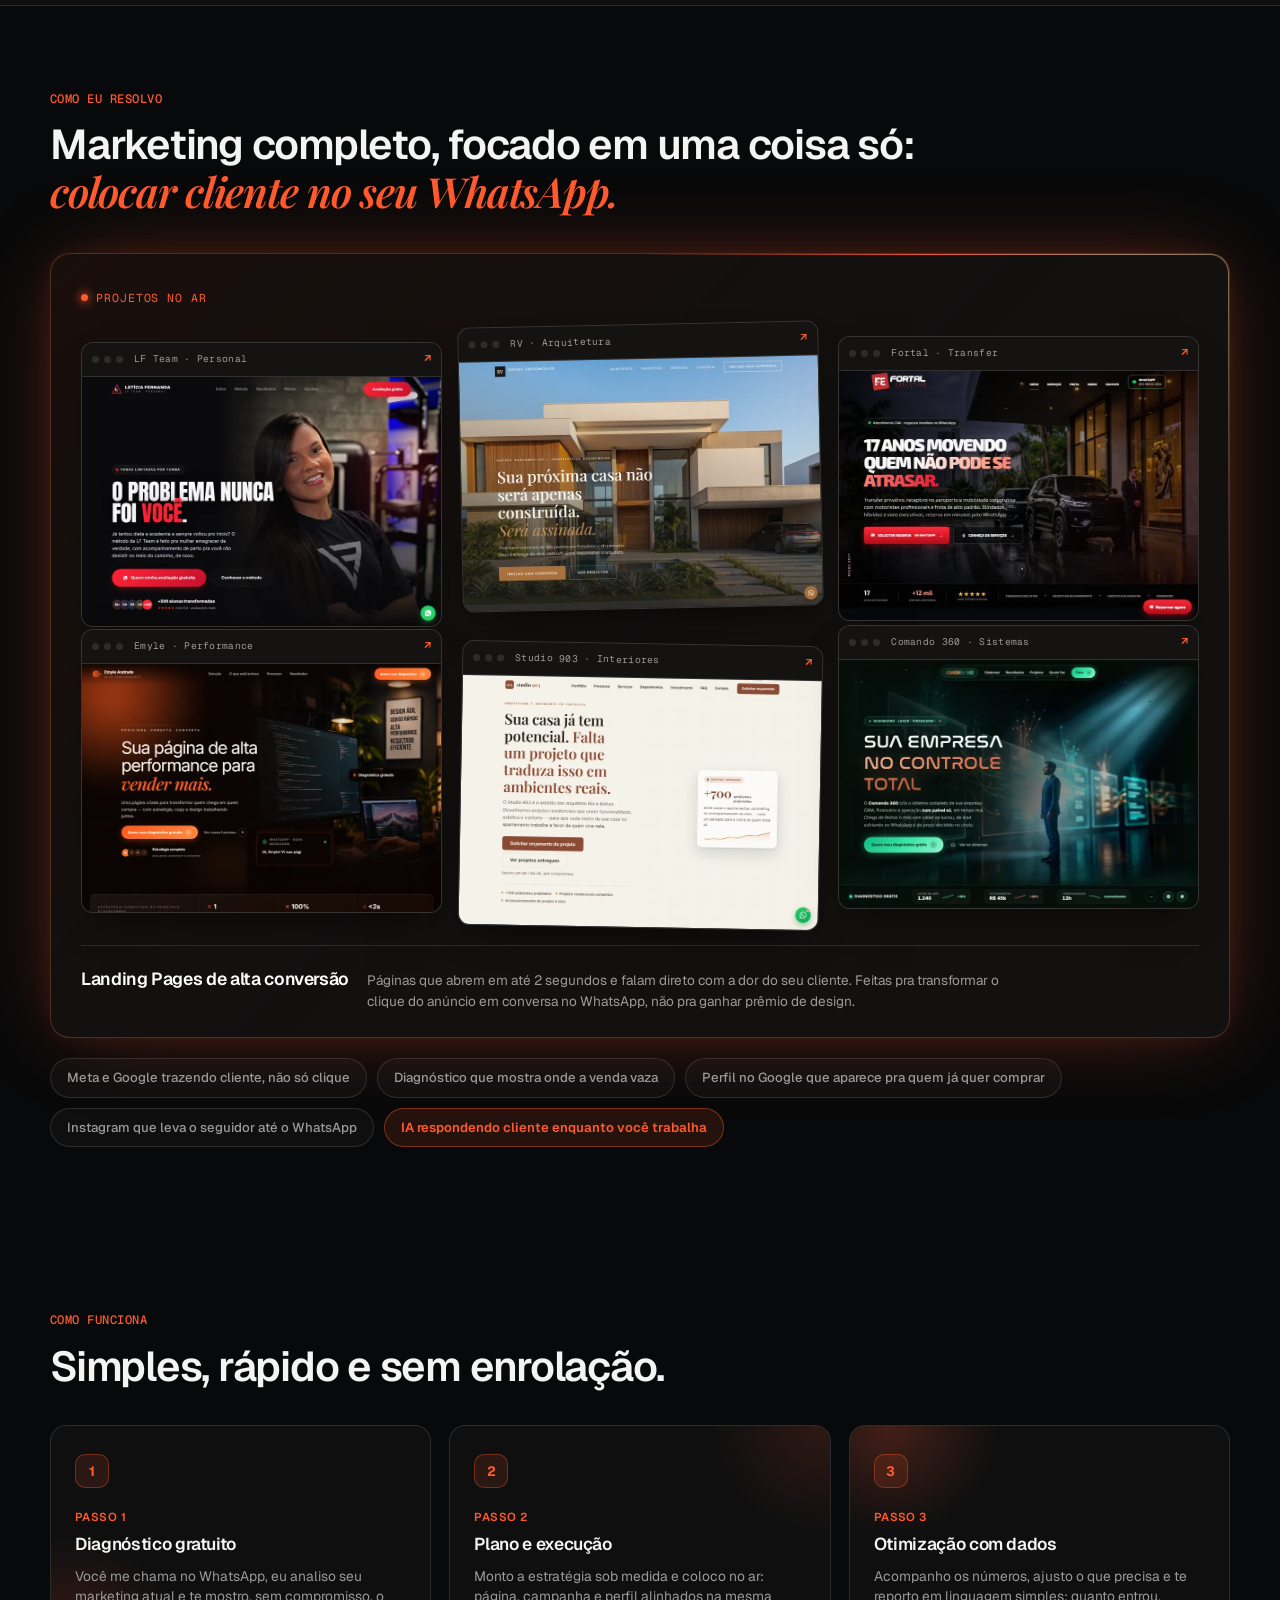
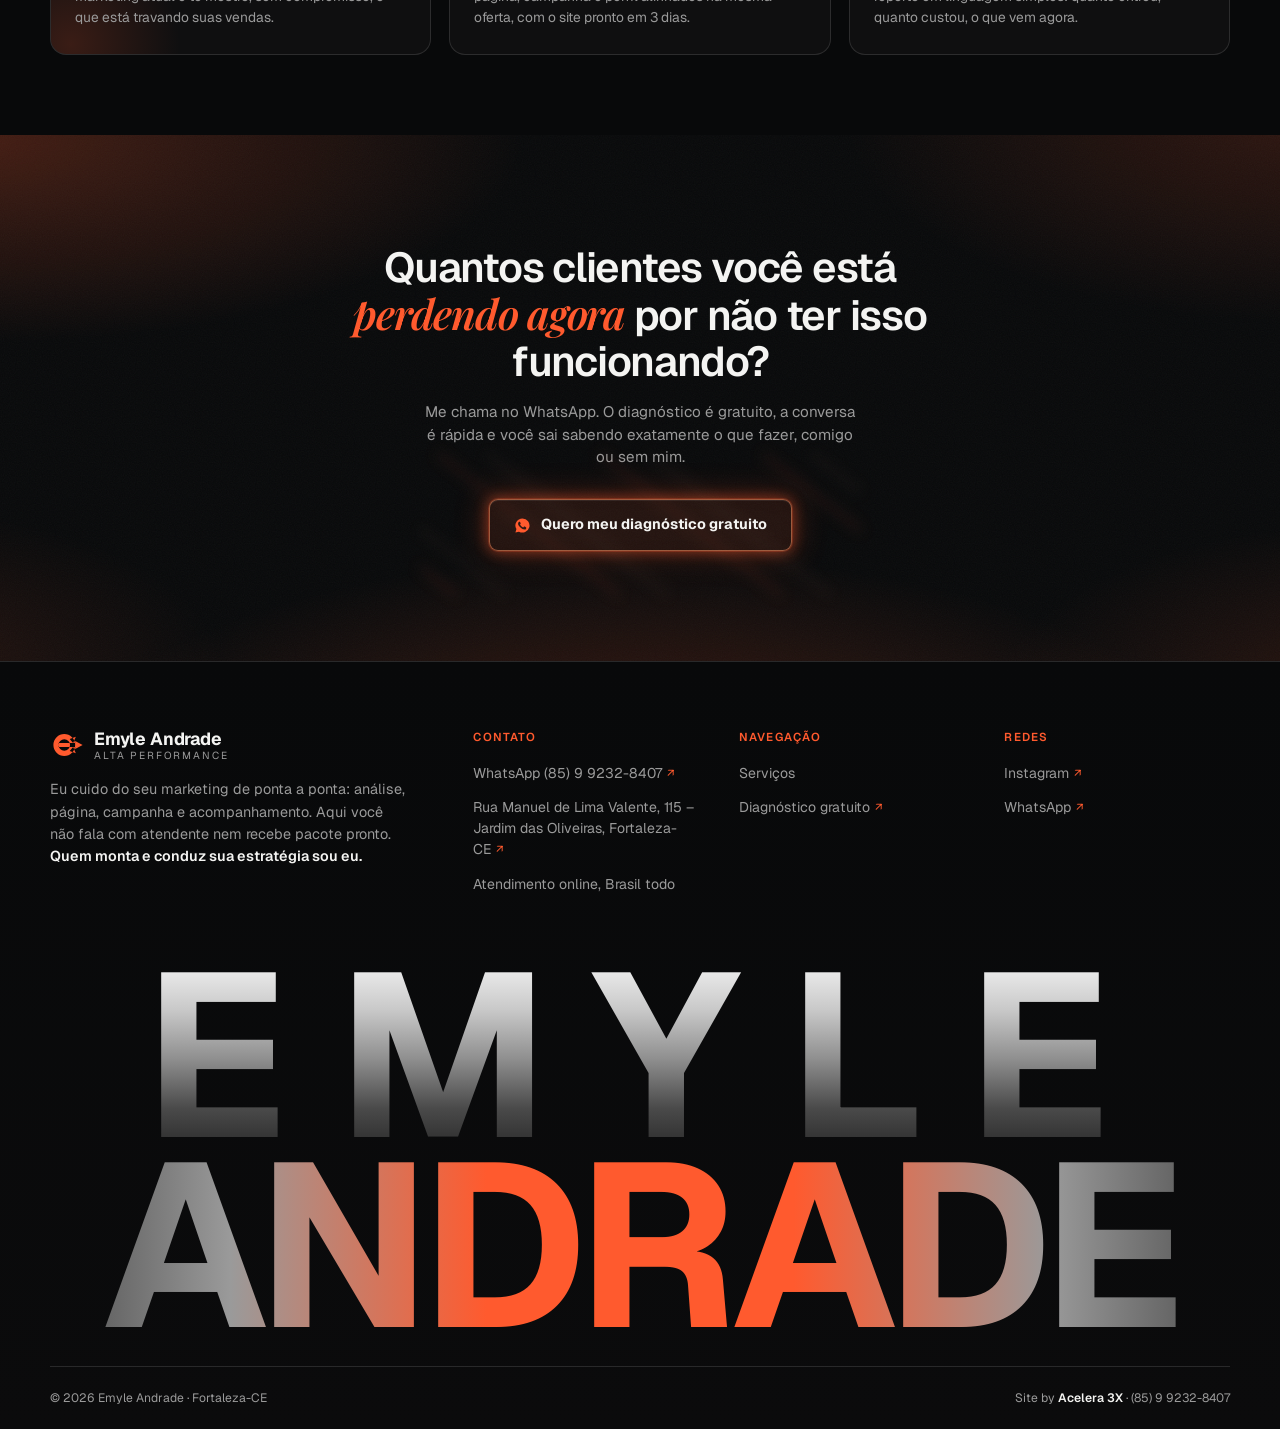
==== commit 128f6025: "Corrige favicon quebrado: SVG da marca no lugar do PNG 404 O HTML apontava para /logo-favicon.png, q" ====
--- a/index.html
+++ b/index.html
@@ -18,7 +18,7 @@
 <meta name="twitter:title" content="Emyle Andrade · Marketing que vira cliente no WhatsApp" />
 <meta name="twitter:description" content="Tráfego pago, landing pages de alta conversão e estratégia. Diagnóstico gratuito do seu marketing." />
 <meta name="twitter:image" content="https://emyleandrade.com.br/og-image.jpg" />
-<link rel="icon" type="image/png" href="/logo-favicon.png" />
+<link rel="icon" type="image/svg+xml" href="/favicon.svg" />
 <link rel="preconnect" href="https://fonts.googleapis.com" />
 <link rel="preconnect" href="https://fonts.gstatic.com" crossorigin />
 <link rel="preload" as="style" href="https://fonts.googleapis.com/css2?family=Geist:wght@400;500;600;700&family=Geist+Mono:wght@500;600&family=Playfair+Display:ital,wght@1,600&display=swap" onload="this.onload=null;this.rel='stylesheet'" />
